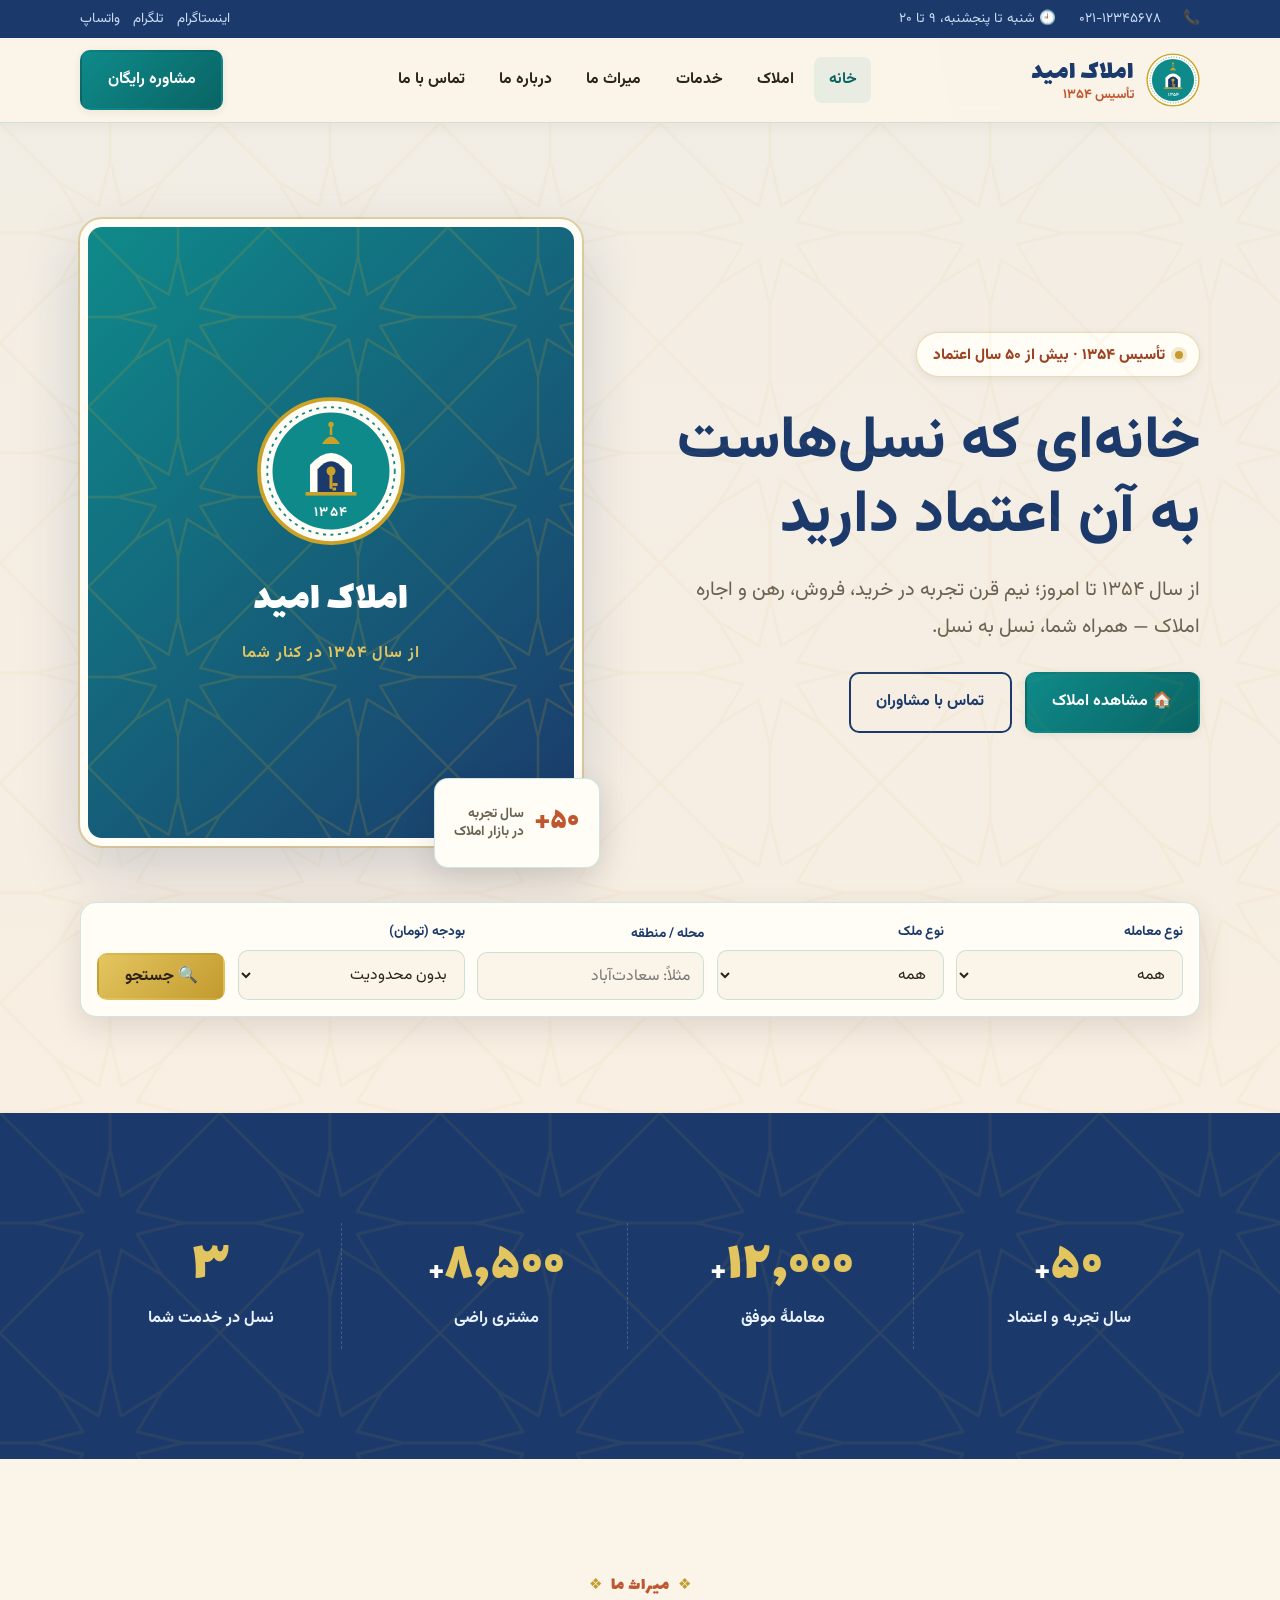
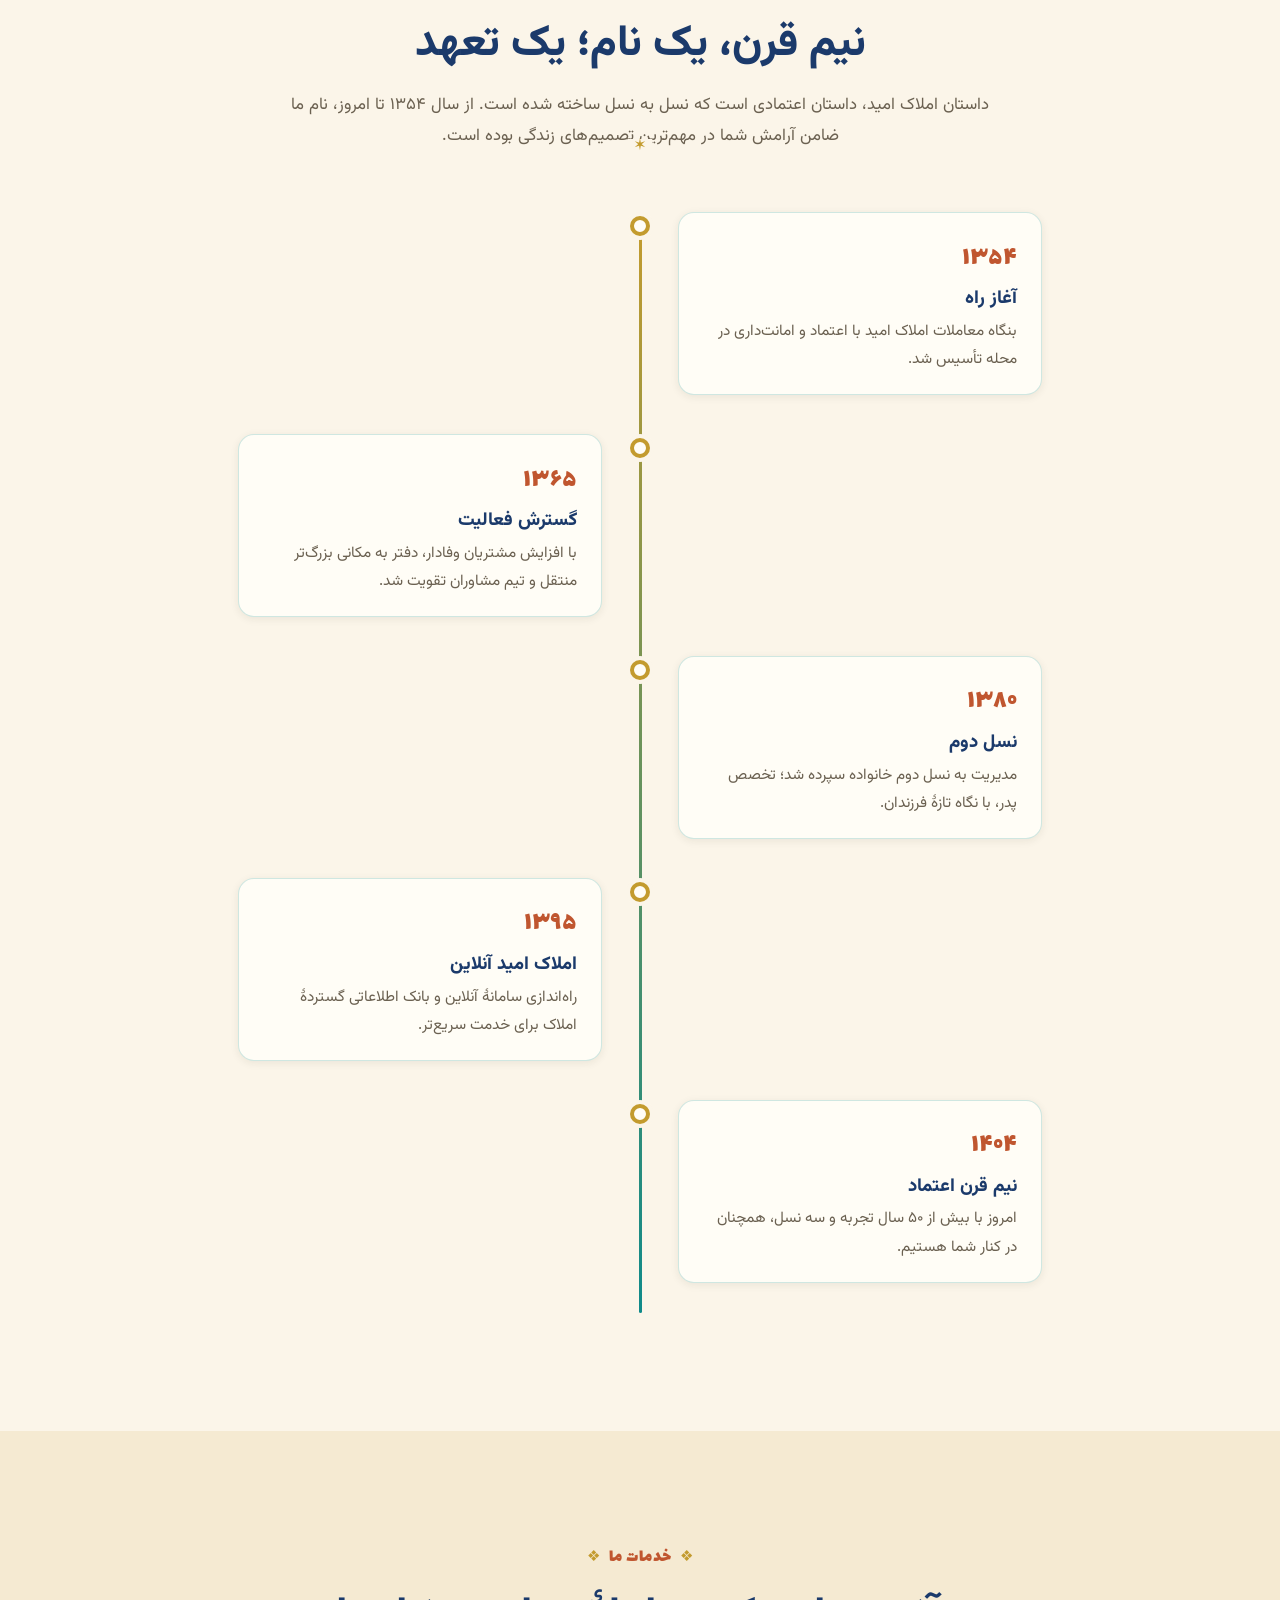
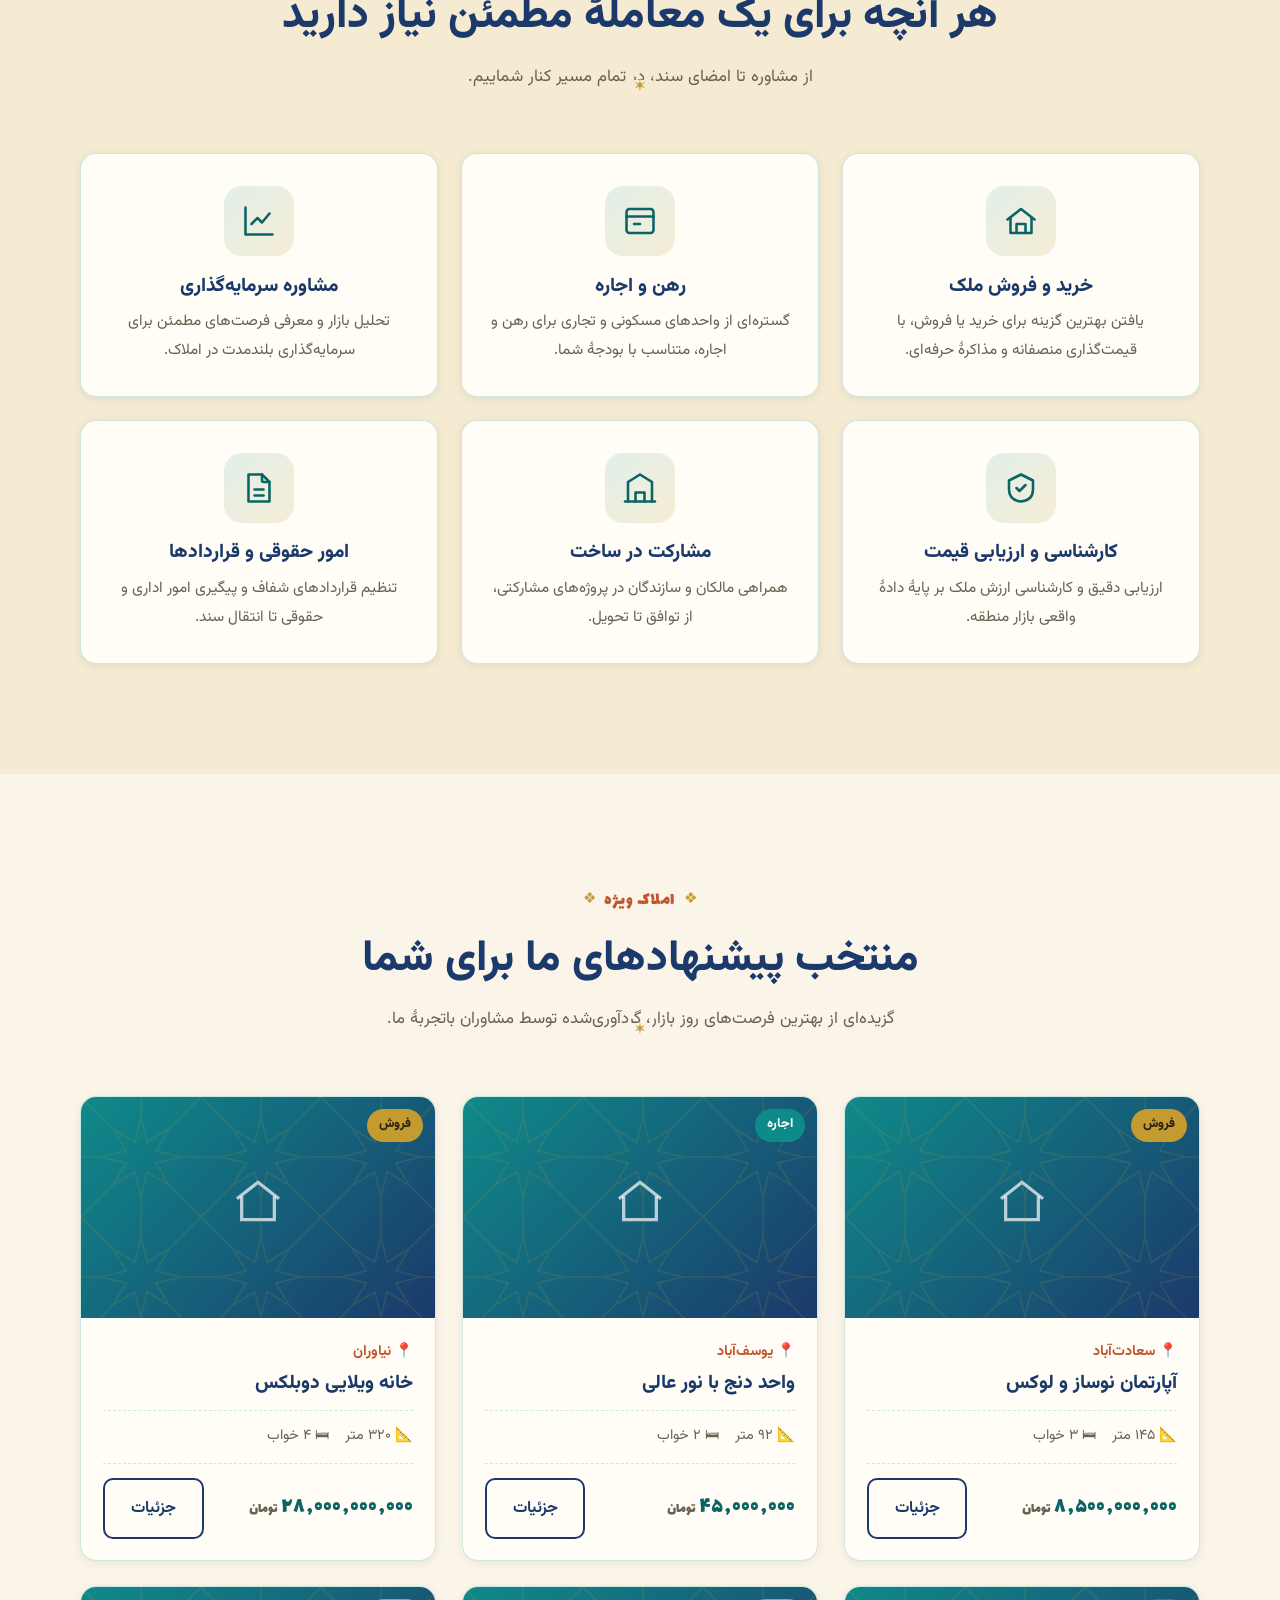
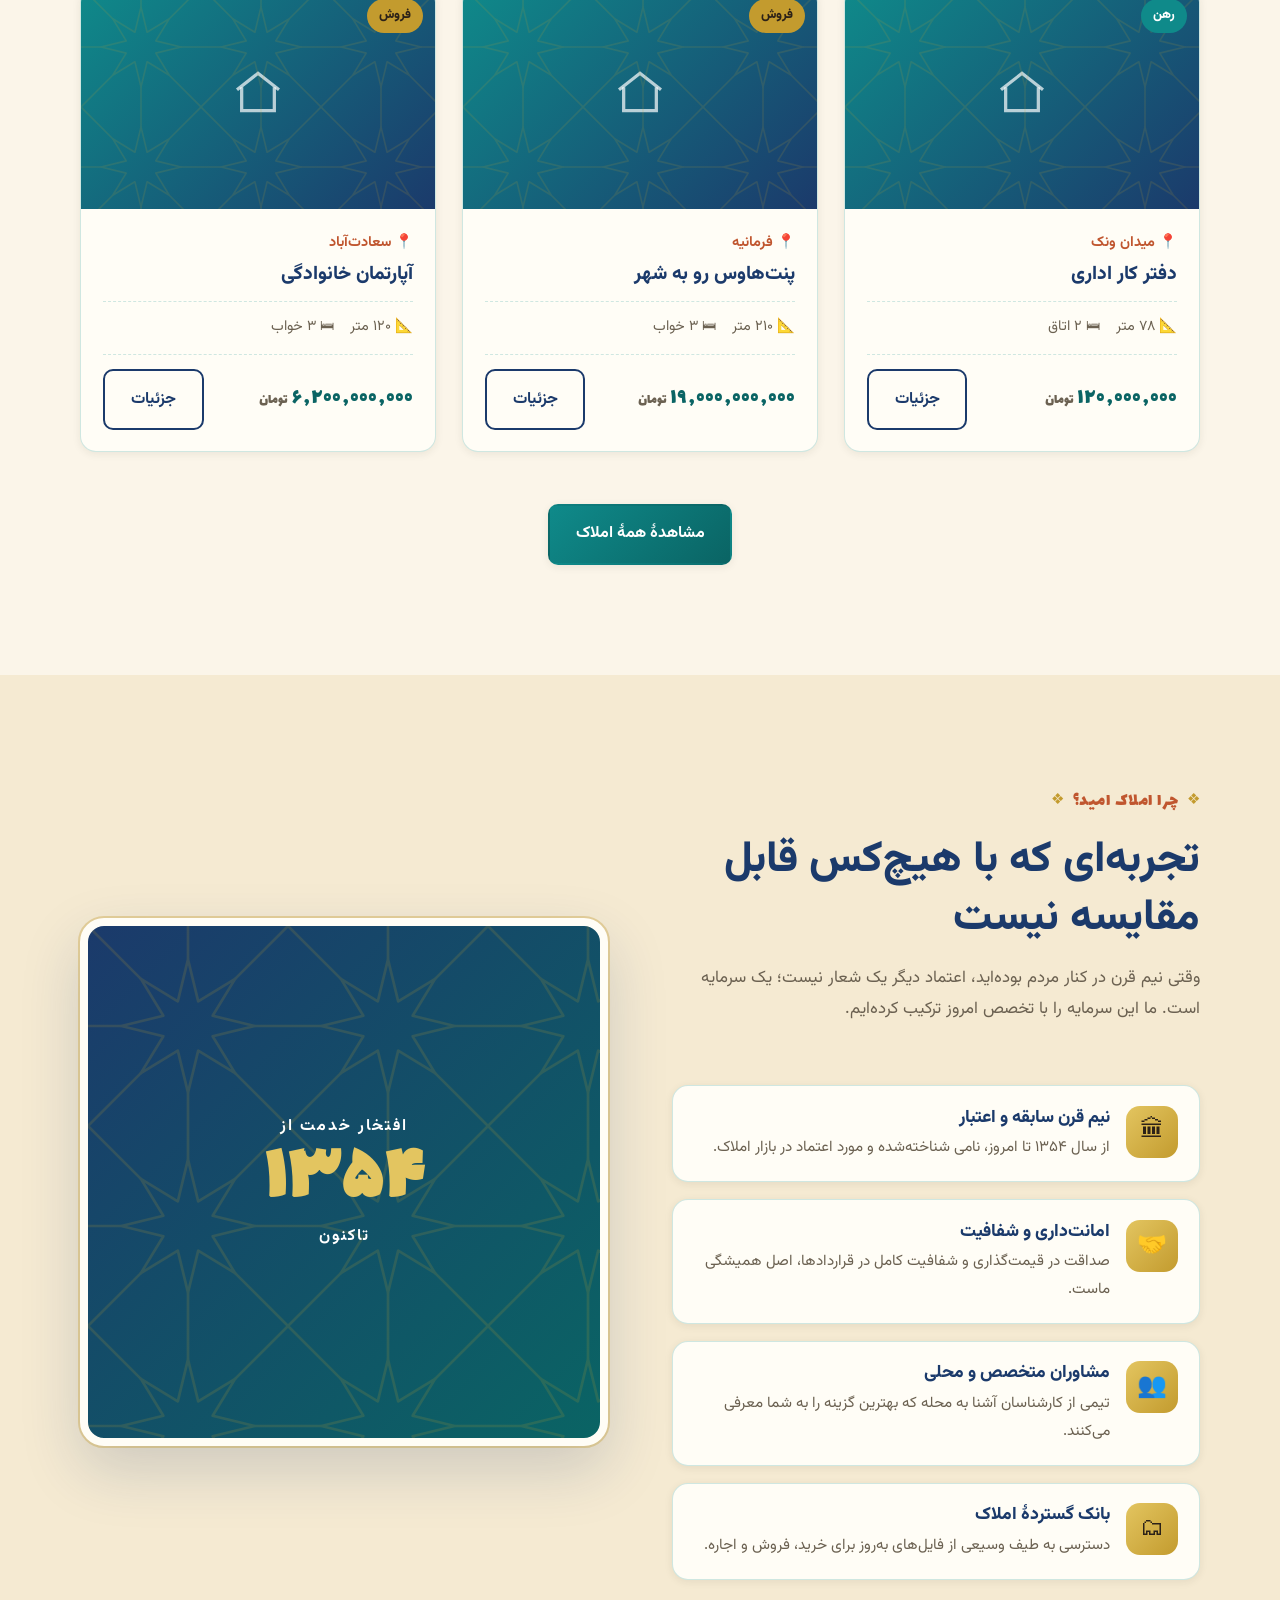
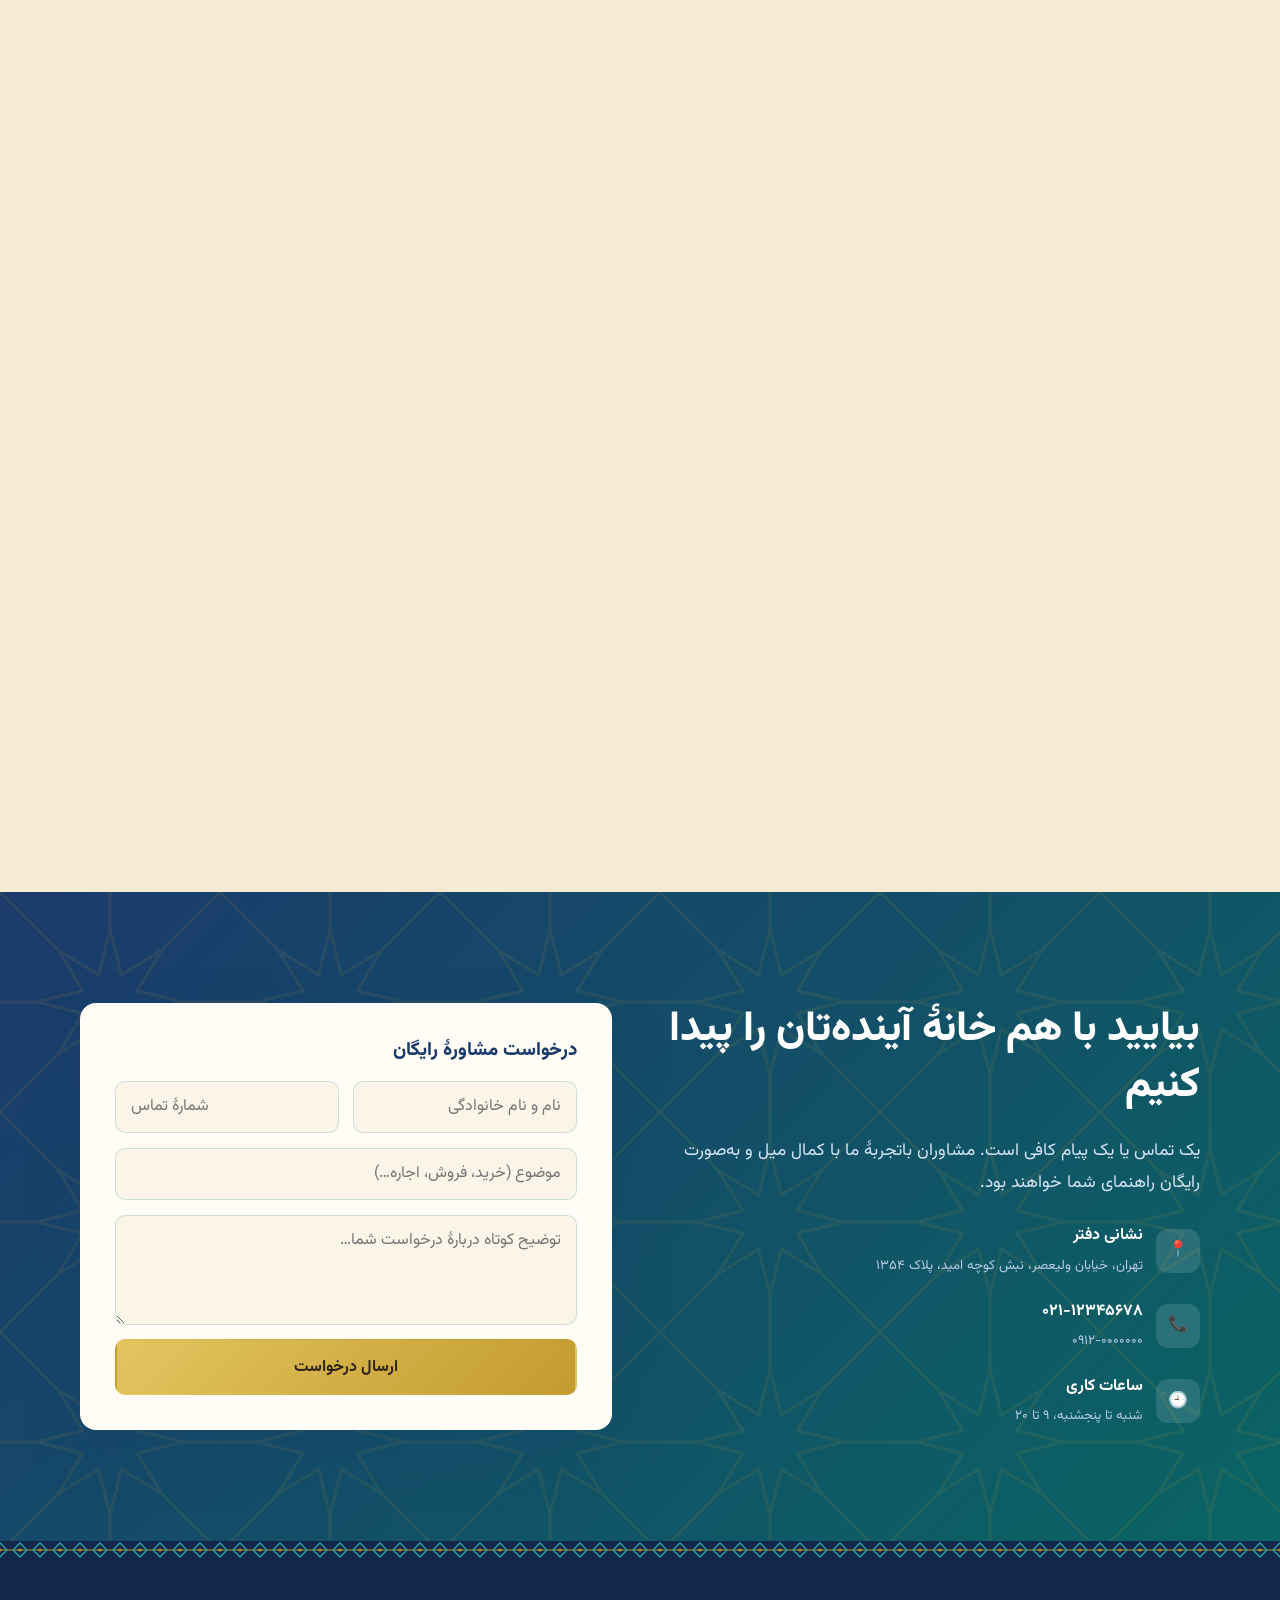
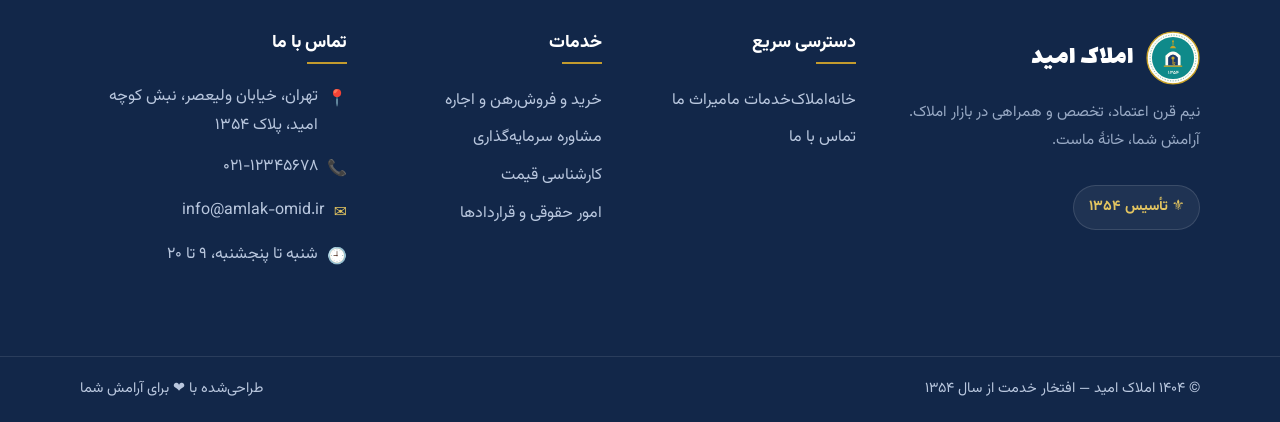
==== preview/index.html @ 5809ea81 "Add Amlak Omid (املاک امید) Persian real-estate WordPress theme + home page Build an RTL, Persian, t" ====
<!doctype html>
<html lang="fa" dir="rtl">
<head>
  <meta charset="utf-8">
  <meta name="viewport" content="width=device-width, initial-scale=1">
  <title>املاک امید | از سال ۱۳۵۴ در کنار شما</title>
  <meta name="description" content="املاک امید — نیم قرن تجربه در خرید، فروش، رهن و اجاره املاک. تأسیس ۱۳۵۴.">
  <link rel="preconnect" href="https://fonts.googleapis.com">
  <link rel="preconnect" href="https://fonts.gstatic.com" crossorigin>
  <link href="https://fonts.googleapis.com/css2?family=Lalezar&family=Vazirmatn:wght@400;500;700;800;900&display=swap" rel="stylesheet">
  <link rel="stylesheet" href="../wp-content/themes/amlak-omid/assets/css/main.css">
  <!--
    این فایل، پیش‌نمایش ایستا (static) از صفحهٔ نخست قالب وردپرسی «املاک امید» است
    تا بدون نصب وردپرس قابل مشاهده باشد. خروجی واقعی وردپرس از فایل‌های PHP در
    wp-content/themes/amlak-omid/ ساخته می‌شود و از همین CSS/JS استفاده می‌کند.
  -->
</head>
<body class="rtl">

  <a class="sr-only" href="#main">پرش به محتوای اصلی</a>

  <!-- ============ HEADER ============ -->
  <header class="site-header">
    <div class="site-header__topbar">
      <div class="container">
        <div class="topbar__contact">
          <span aria-hidden="true">📞</span>
          <a href="tel:02112345678">۰۲۱-۱۲۳۴۵۶۷۸</a>
          <span>🕘 شنبه تا پنجشنبه، ۹ تا ۲۰</span>
        </div>
        <div class="topbar__social">
          <a href="#" aria-label="اینستاگرام">اینستاگرام</a>
          <a href="#" aria-label="تلگرام">تلگرام</a>
          <a href="#" aria-label="واتساپ">واتساپ</a>
        </div>
      </div>
    </div>

    <div class="container">
      <div class="site-header__bar">
        <a class="brand" href="#" aria-label="املاک امید — صفحه نخست">
          <span class="brand__seal">
            <svg viewBox="0 0 100 100" role="img" aria-label="نشان املاک امید، تأسیس ۱۳۵۴">
              <circle cx="50" cy="50" r="48" fill="#fffdf6" stroke="#c9a227" stroke-width="2.5"/>
              <circle cx="50" cy="50" r="42.5" fill="none" stroke="#0f8a8a" stroke-width="1.2" stroke-dasharray="2 3"/>
              <circle cx="50" cy="50" r="39" fill="#0f8a8a"/>
              <path d="M44,32 Q50,22 56,32 Z" fill="#c9a227"/>
              <line x1="50" y1="26" x2="50" y2="20" stroke="#c9a227" stroke-width="1.6"/>
              <circle cx="50" cy="19" r="1.8" fill="#c9a227"/>
              <path d="M36,64 V46 Q50,30 64,46 V64 Z" fill="#fffdf6"/>
              <path d="M41,64 V49 Q50,38 59,49 V64 Z" fill="#1b3a6b"/>
              <g fill="#c9a227">
                <circle cx="50" cy="50" r="3"/>
                <rect x="49" y="52" width="2" height="10" rx="1"/>
                <rect x="51" y="58" width="3.4" height="2"/>
                <rect x="51" y="61" width="2.4" height="2"/>
              </g>
              <rect x="33" y="64" width="34" height="2.4" fill="#c9a227"/>
              <text x="50" y="80" text-anchor="middle" font-family="Vazirmatn, Tahoma, sans-serif" font-size="9" font-weight="700" fill="#fffdf6">۱۳۵۴</text>
            </svg>
          </span>
          <span class="brand__name">
            <b>املاک امید</b>
            <small>تأسیس ۱۳۵۴</small>
          </span>
        </a>

        <nav class="main-nav" id="primary-menu" aria-label="منوی اصلی">
          <ul class="menu">
            <li class="current-menu-item"><a href="#main">خانه</a></li>
            <li><a href="#featured">املاک</a></li>
            <li><a href="#services">خدمات</a></li>
            <li><a href="#heritage">میراث ما</a></li>
            <li><a href="#about">درباره ما</a></li>
            <li><a href="#contact">تماس با ما</a></li>
          </ul>
        </nav>

        <div class="header__actions">
          <a class="btn btn--primary" href="#contact">مشاوره رایگان</a>
          <button class="nav-toggle" type="button" aria-expanded="false" aria-controls="primary-menu" aria-label="باز/بسته کردن منو">
            <span></span><span></span><span></span>
          </button>
        </div>
      </div>
    </div>
  </header>

  <main id="main">

    <!-- ============ HERO ============ -->
    <section class="hero" aria-labelledby="hero-title">
      <div class="girih-bg" aria-hidden="true"></div>
      <div class="container">
        <div class="hero__inner">
          <div class="hero__text reveal">
            <span class="hero__seal-badge">
              <span class="dot" aria-hidden="true"></span>
              تأسیس ۱۳۵۴ · بیش از ۵۰ سال اعتماد
            </span>
            <h1 id="hero-title">خانه‌ای که نسل‌هاست به آن اعتماد دارید</h1>
            <p class="hero__lead">از سال ۱۳۵۴ تا امروز؛ نیم قرن تجربه در خرید، فروش، رهن و اجاره املاک — همراه شما، نسل به نسل.</p>
            <div class="hero__cta">
              <a class="btn btn--primary" href="#properties">🏠 مشاهده املاک</a>
              <a class="btn btn--ghost" href="#contact">تماس با مشاوران</a>
            </div>
          </div>

          <div class="hero__visual reveal">
            <div class="hero__frame">
              <div class="hero__frame-content">
                <span class="big-seal">
                  <svg viewBox="0 0 100 100" role="img" aria-label="نشان املاک امید، تأسیس ۱۳۵۴">
                    <circle cx="50" cy="50" r="48" fill="#fffdf6" stroke="#c9a227" stroke-width="2.5"/>
                    <circle cx="50" cy="50" r="42.5" fill="none" stroke="#0f8a8a" stroke-width="1.2" stroke-dasharray="2 3"/>
                    <circle cx="50" cy="50" r="39" fill="#0f8a8a"/>
                    <path d="M44,32 Q50,22 56,32 Z" fill="#c9a227"/>
                    <line x1="50" y1="26" x2="50" y2="20" stroke="#c9a227" stroke-width="1.6"/>
                    <circle cx="50" cy="19" r="1.8" fill="#c9a227"/>
                    <path d="M36,64 V46 Q50,30 64,46 V64 Z" fill="#fffdf6"/>
                    <path d="M41,64 V49 Q50,38 59,49 V64 Z" fill="#1b3a6b"/>
                    <g fill="#c9a227">
                      <circle cx="50" cy="50" r="3"/>
                      <rect x="49" y="52" width="2" height="10" rx="1"/>
                      <rect x="51" y="58" width="3.4" height="2"/>
                      <rect x="51" y="61" width="2.4" height="2"/>
                    </g>
                    <rect x="33" y="64" width="34" height="2.4" fill="#c9a227"/>
                    <text x="50" y="80" text-anchor="middle" font-family="Vazirmatn, Tahoma, sans-serif" font-size="9" font-weight="700" fill="#fffdf6">۱۳۵۴</text>
                  </svg>
                </span>
                <b>املاک امید</b>
                <span>از سال ۱۳۵۴ در کنار شما</span>
              </div>
            </div>
            <div class="hero__floating">
              <span class="num">۵۰+</span>
              <span class="lbl">سال تجربه<br>در بازار املاک</span>
            </div>
          </div>
        </div>

        <form class="search-bar reveal" id="properties" data-demo onsubmit="return false">
          <div class="search-bar__grid">
            <div class="field">
              <label for="deal">نوع معامله</label>
              <select id="deal" name="deal">
                <option value="">همه</option><option>خرید</option><option>رهن</option><option>اجاره</option>
              </select>
            </div>
            <div class="field">
              <label for="ptype">نوع ملک</label>
              <select id="ptype" name="ptype">
                <option value="">همه</option><option>آپارتمان</option><option>ویلایی</option><option>تجاری/اداری</option><option>زمین</option>
              </select>
            </div>
            <div class="field">
              <label for="area-loc">محله / منطقه</label>
              <input type="text" id="area-loc" name="loc" placeholder="مثلاً: سعادت‌آباد">
            </div>
            <div class="field">
              <label for="budget">بودجه (تومان)</label>
              <select id="budget" name="budget">
                <option value="">بدون محدودیت</option><option>تا ۲ میلیارد</option><option>۲ تا ۵ میلیارد</option><option>۵ تا ۱۰ میلیارد</option><option>بیش از ۱۰ میلیارد</option>
              </select>
            </div>
            <button class="btn btn--gold" type="submit">🔍 جستجو</button>
          </div>
        </form>
      </div>
    </section>

    <!-- ============ STATS ============ -->
    <section class="section stats" aria-label="آمار و دستاوردها">
      <div class="girih-bg" aria-hidden="true"></div>
      <div class="container">
        <div class="stats__grid">
          <div class="stat reveal">
            <div class="stat__num"><span data-count="50">۵۰</span><span class="suffix">+</span></div>
            <div class="stat__label">سال تجربه و اعتماد</div>
          </div>
          <div class="stat reveal">
            <div class="stat__num"><span data-count="12000">۱۲٬۰۰۰</span><span class="suffix">+</span></div>
            <div class="stat__label">معاملهٔ موفق</div>
          </div>
          <div class="stat reveal">
            <div class="stat__num"><span data-count="8500">۸٬۵۰۰</span><span class="suffix">+</span></div>
            <div class="stat__label">مشتری راضی</div>
          </div>
          <div class="stat reveal">
            <div class="stat__num"><span data-count="3">۳</span></div>
            <div class="stat__label">نسل در خدمت شما</div>
          </div>
        </div>
      </div>
    </section>

    <!-- ============ HERITAGE TIMELINE ============ -->
    <section class="section" id="heritage" aria-labelledby="heritage-title">
      <div class="container">
        <div class="heading reveal">
          <span class="eyebrow">میراث ما</span>
          <h2 id="heritage-title">نیم قرن، یک نام؛ یک تعهد</h2>
          <p>داستان املاک امید، داستان اعتمادی است که نسل به نسل ساخته شده است. از سال ۱۳۵۴ تا امروز، نام ما ضامن آرامش شما در مهم‌ترین تصمیم‌های زندگی بوده است.</p>
          <span class="rule"></span>
        </div>
        <div class="timeline">
          <div class="tl-item reveal"><span class="tl-item__dot"></span><div class="tl-card"><span class="year">۱۳۵۴</span><h3>آغاز راه</h3><p>بنگاه معاملات املاک امید با اعتماد و امانت‌داری در محله تأسیس شد.</p></div></div>
          <div class="tl-item reveal"><span class="tl-item__dot"></span><div class="tl-card"><span class="year">۱۳۶۵</span><h3>گسترش فعالیت</h3><p>با افزایش مشتریان وفادار، دفتر به مکانی بزرگ‌تر منتقل و تیم مشاوران تقویت شد.</p></div></div>
          <div class="tl-item reveal"><span class="tl-item__dot"></span><div class="tl-card"><span class="year">۱۳۸۰</span><h3>نسل دوم</h3><p>مدیریت به نسل دوم خانواده سپرده شد؛ تخصص پدر، با نگاه تازهٔ فرزندان.</p></div></div>
          <div class="tl-item reveal"><span class="tl-item__dot"></span><div class="tl-card"><span class="year">۱۳۹۵</span><h3>املاک امید آنلاین</h3><p>راه‌اندازی سامانهٔ آنلاین و بانک اطلاعاتی گستردهٔ املاک برای خدمت سریع‌تر.</p></div></div>
          <div class="tl-item reveal"><span class="tl-item__dot"></span><div class="tl-card"><span class="year">۱۴۰۴</span><h3>نیم قرن اعتماد</h3><p>امروز با بیش از ۵۰ سال تجربه و سه نسل، همچنان در کنار شما هستیم.</p></div></div>
        </div>
      </div>
    </section>

    <!-- ============ SERVICES ============ -->
    <section class="section section--cream2" id="services" aria-labelledby="services-title">
      <div class="container">
        <div class="heading reveal">
          <span class="eyebrow">خدمات ما</span>
          <h2 id="services-title">هر آنچه برای یک معاملهٔ مطمئن نیاز دارید</h2>
          <p>از مشاوره تا امضای سند، در تمام مسیر کنار شماییم.</p>
          <span class="rule"></span>
        </div>
        <div class="services__grid">
          <article class="service-card reveal"><div class="service-card__icon"><svg viewBox="0 0 24 24" fill="none" stroke="currentColor" stroke-width="1.7" stroke-linecap="round" stroke-linejoin="round"><path d="M3 11l9-7 9 7"/><path d="M5 10v10h14V10"/><path d="M9 20v-6h6v6"/></svg></div><h3>خرید و فروش ملک</h3><p>یافتن بهترین گزینه برای خرید یا فروش، با قیمت‌گذاری منصفانه و مذاکرهٔ حرفه‌ای.</p></article>
          <article class="service-card reveal"><div class="service-card__icon"><svg viewBox="0 0 24 24" fill="none" stroke="currentColor" stroke-width="1.7" stroke-linecap="round" stroke-linejoin="round"><rect x="3" y="4" width="18" height="16" rx="2"/><path d="M3 9h18"/><path d="M8 14h4"/></svg></div><h3>رهن و اجاره</h3><p>گستره‌ای از واحدهای مسکونی و تجاری برای رهن و اجاره، متناسب با بودجهٔ شما.</p></article>
          <article class="service-card reveal"><div class="service-card__icon"><svg viewBox="0 0 24 24" fill="none" stroke="currentColor" stroke-width="1.7" stroke-linecap="round" stroke-linejoin="round"><path d="M3 3v18h18"/><path d="M7 14l4-4 3 3 5-6"/></svg></div><h3>مشاوره سرمایه‌گذاری</h3><p>تحلیل بازار و معرفی فرصت‌های مطمئن برای سرمایه‌گذاری بلندمدت در املاک.</p></article>
          <article class="service-card reveal"><div class="service-card__icon"><svg viewBox="0 0 24 24" fill="none" stroke="currentColor" stroke-width="1.7" stroke-linecap="round" stroke-linejoin="round"><path d="M12 3l8 4v6c0 5-3.5 7.5-8 8-4.5-.5-8-3-8-8V7z"/><path d="M9 12l2 2 4-4"/></svg></div><h3>کارشناسی و ارزیابی قیمت</h3><p>ارزیابی دقیق و کارشناسی ارزش ملک بر پایهٔ دادهٔ واقعی بازار منطقه.</p></article>
          <article class="service-card reveal"><div class="service-card__icon"><svg viewBox="0 0 24 24" fill="none" stroke="currentColor" stroke-width="1.7" stroke-linecap="round" stroke-linejoin="round"><path d="M2 21h20"/><path d="M4 21V8l8-5 8 5v13"/><path d="M9 21v-6h6v6"/></svg></div><h3>مشارکت در ساخت</h3><p>همراهی مالکان و سازندگان در پروژه‌های مشارکتی، از توافق تا تحویل.</p></article>
          <article class="service-card reveal"><div class="service-card__icon"><svg viewBox="0 0 24 24" fill="none" stroke="currentColor" stroke-width="1.7" stroke-linecap="round" stroke-linejoin="round"><path d="M14 3v4a1 1 0 0 0 1 1h4"/><path d="M5 3h9l5 5v13H5z"/><path d="M9 13h6"/><path d="M9 17h6"/></svg></div><h3>امور حقوقی و قراردادها</h3><p>تنظیم قراردادهای شفاف و پیگیری امور اداری و حقوقی تا انتقال سند.</p></article>
        </div>
      </div>
    </section>

    <!-- ============ FEATURED PROPERTIES ============ -->
    <section class="section" id="featured" aria-labelledby="featured-title">
      <div class="container">
        <div class="heading reveal">
          <span class="eyebrow">املاک ویژه</span>
          <h2 id="featured-title">منتخب پیشنهادهای ما برای شما</h2>
          <p>گزیده‌ای از بهترین فرصت‌های روز بازار، گردآوری‌شده توسط مشاوران باتجربهٔ ما.</p>
          <span class="rule"></span>
        </div>
        <div class="props__grid">
          <article class="prop-card reveal"><div class="prop-card__media"><span class="prop-card__badge">فروش</span><span class="ph-icon"><svg width="56" height="56" viewBox="0 0 24 24" fill="none" stroke="currentColor" stroke-width="1.4"><path d="M3 11l9-7 9 7"/><path d="M5 10v10h14V10"/></svg></span></div><div class="prop-card__body"><span class="prop-card__loc">📍 سعادت‌آباد</span><h3>آپارتمان نوساز و لوکس</h3><div class="prop-card__feats"><span>📐 ۱۴۵ متر</span><span>🛏 ۳ خواب</span></div><div class="prop-card__foot"><span class="prop-card__price">۸٬۵۰۰٬۰۰۰٬۰۰۰ <small>تومان</small></span><a class="btn btn--ghost" href="#contact">جزئیات</a></div></div></article>
          <article class="prop-card reveal"><div class="prop-card__media"><span class="prop-card__badge prop-card__badge--rent">اجاره</span><span class="ph-icon"><svg width="56" height="56" viewBox="0 0 24 24" fill="none" stroke="currentColor" stroke-width="1.4"><path d="M3 11l9-7 9 7"/><path d="M5 10v10h14V10"/></svg></span></div><div class="prop-card__body"><span class="prop-card__loc">📍 یوسف‌آباد</span><h3>واحد دنج با نور عالی</h3><div class="prop-card__feats"><span>📐 ۹۲ متر</span><span>🛏 ۲ خواب</span></div><div class="prop-card__foot"><span class="prop-card__price">۴۵٬۰۰۰٬۰۰۰ <small>تومان</small></span><a class="btn btn--ghost" href="#contact">جزئیات</a></div></div></article>
          <article class="prop-card reveal"><div class="prop-card__media"><span class="prop-card__badge">فروش</span><span class="ph-icon"><svg width="56" height="56" viewBox="0 0 24 24" fill="none" stroke="currentColor" stroke-width="1.4"><path d="M3 11l9-7 9 7"/><path d="M5 10v10h14V10"/></svg></span></div><div class="prop-card__body"><span class="prop-card__loc">📍 نیاوران</span><h3>خانه ویلایی دوبلکس</h3><div class="prop-card__feats"><span>📐 ۳۲۰ متر</span><span>🛏 ۴ خواب</span></div><div class="prop-card__foot"><span class="prop-card__price">۲۸٬۰۰۰٬۰۰۰٬۰۰۰ <small>تومان</small></span><a class="btn btn--ghost" href="#contact">جزئیات</a></div></div></article>
          <article class="prop-card reveal"><div class="prop-card__media"><span class="prop-card__badge prop-card__badge--rent">رهن</span><span class="ph-icon"><svg width="56" height="56" viewBox="0 0 24 24" fill="none" stroke="currentColor" stroke-width="1.4"><path d="M3 11l9-7 9 7"/><path d="M5 10v10h14V10"/></svg></span></div><div class="prop-card__body"><span class="prop-card__loc">📍 میدان ونک</span><h3>دفتر کار اداری</h3><div class="prop-card__feats"><span>📐 ۷۸ متر</span><span>🛏 ۲ اتاق</span></div><div class="prop-card__foot"><span class="prop-card__price">۱۲۰٬۰۰۰٬۰۰۰ <small>تومان</small></span><a class="btn btn--ghost" href="#contact">جزئیات</a></div></div></article>
          <article class="prop-card reveal"><div class="prop-card__media"><span class="prop-card__badge">فروش</span><span class="ph-icon"><svg width="56" height="56" viewBox="0 0 24 24" fill="none" stroke="currentColor" stroke-width="1.4"><path d="M3 11l9-7 9 7"/><path d="M5 10v10h14V10"/></svg></span></div><div class="prop-card__body"><span class="prop-card__loc">📍 فرمانیه</span><h3>پنت‌هاوس رو به شهر</h3><div class="prop-card__feats"><span>📐 ۲۱۰ متر</span><span>🛏 ۳ خواب</span></div><div class="prop-card__foot"><span class="prop-card__price">۱۹٬۰۰۰٬۰۰۰٬۰۰۰ <small>تومان</small></span><a class="btn btn--ghost" href="#contact">جزئیات</a></div></div></article>
          <article class="prop-card reveal"><div class="prop-card__media"><span class="prop-card__badge">فروش</span><span class="ph-icon"><svg width="56" height="56" viewBox="0 0 24 24" fill="none" stroke="currentColor" stroke-width="1.4"><path d="M3 11l9-7 9 7"/><path d="M5 10v10h14V10"/></svg></span></div><div class="prop-card__body"><span class="prop-card__loc">📍 سعادت‌آباد</span><h3>آپارتمان خانوادگی</h3><div class="prop-card__feats"><span>📐 ۱۲۰ متر</span><span>🛏 ۳ خواب</span></div><div class="prop-card__foot"><span class="prop-card__price">۶٬۲۰۰٬۰۰۰٬۰۰۰ <small>تومان</small></span><a class="btn btn--ghost" href="#contact">جزئیات</a></div></div></article>
        </div>
        <div class="props__more reveal"><a class="btn btn--primary" href="#contact">مشاهدهٔ همهٔ املاک</a></div>
      </div>
    </section>

    <!-- ============ WHY US ============ -->
    <section class="section why" id="about" aria-labelledby="why-title">
      <div class="container">
        <div class="why__inner">
          <div class="why__text reveal">
            <div class="heading" style="text-align:start;margin-inline:0">
              <span class="eyebrow" style="margin-inline-start:0">چرا املاک امید؟</span>
              <h2 id="why-title">تجربه‌ای که با هیچ‌کس قابل مقایسه نیست</h2>
              <p style="margin:0">وقتی نیم قرن در کنار مردم بوده‌اید، اعتماد دیگر یک شعار نیست؛ یک سرمایه است. ما این سرمایه را با تخصص امروز ترکیب کرده‌ایم.</p>
            </div>
            <div class="why__list">
              <div class="why-item"><span class="why-item__icon" style="font-size:1.5rem">🏛</span><div><h3>نیم قرن سابقه و اعتبار</h3><p>از سال ۱۳۵۴ تا امروز، نامی شناخته‌شده و مورد اعتماد در بازار املاک.</p></div></div>
              <div class="why-item"><span class="why-item__icon" style="font-size:1.5rem">🤝</span><div><h3>امانت‌داری و شفافیت</h3><p>صداقت در قیمت‌گذاری و شفافیت کامل در قراردادها، اصل همیشگی ماست.</p></div></div>
              <div class="why-item"><span class="why-item__icon" style="font-size:1.5rem">👥</span><div><h3>مشاوران متخصص و محلی</h3><p>تیمی از کارشناسان آشنا به محله که بهترین گزینه را به شما معرفی می‌کنند.</p></div></div>
              <div class="why-item"><span class="why-item__icon" style="font-size:1.5rem">🗂</span><div><h3>بانک گستردهٔ املاک</h3><p>دسترسی به طیف وسیعی از فایل‌های به‌روز برای خرید، فروش و اجاره.</p></div></div>
            </div>
          </div>
          <div class="why__art reveal" aria-hidden="true">
            <div class="est"><span>افتخار خدمت از</span><b>۱۳۵۴</b><span>تاکنون</span></div>
          </div>
        </div>
      </div>
    </section>

    <!-- ============ TESTIMONIALS ============ -->
    <section class="section section--cream2" aria-labelledby="tst-title">
      <div class="container">
        <div class="heading reveal">
          <span class="eyebrow">نظر مشتریان</span>
          <h2 id="tst-title">اعتماد آن‌ها، افتخار ماست</h2>
          <p>صدای کسانی که سال‌هاست همراه ما بوده‌اند.</p>
          <span class="rule"></span>
        </div>
        <div class="tst__grid">
          <figure class="tst-card reveal"><span class="quote">”</span><div class="stars" aria-label="۵ از ۵">★★★★★</div><blockquote style="margin:0;padding:0;border:0"><p>پدرم خانهٔ اولش را سال‌ها پیش از همین بنگاه خرید و حالا من هم خانهٔ خودم را با اعتماد کامل از املاک امید خریدم. سه نسل، یک اعتماد.</p></blockquote><figcaption class="tst-card__person"><span class="tst-card__avatar">م</span><span><b>مریم رضایی</b><small>خریدار آپارتمان</small></span></figcaption></figure>
          <figure class="tst-card reveal"><span class="quote">”</span><div class="stars" aria-label="۵ از ۵">★★★★★</div><blockquote style="margin:0;padding:0;border:0"><p>برخورد صادقانه و مشاورهٔ دقیقشان باعث شد بدون هیچ دغدغه‌ای ملکم را بفروشم. واقعاً حرفه‌ای و قابل اعتماد بودند.</p></blockquote><figcaption class="tst-card__person"><span class="tst-card__avatar">ع</span><span><b>علی محمدی</b><small>فروشندهٔ ملک</small></span></figcaption></figure>
          <figure class="tst-card reveal"><span class="quote">”</span><div class="stars" aria-label="۵ از ۵">★★★★★</div><blockquote style="margin:0;padding:0;border:0"><p>برای اجارهٔ دفتر کارمان چند جا رفتیم، اما تنها جایی که با صبر و حوصله بهترین گزینه را پیدا کرد، املاک امید بود.</p></blockquote><figcaption class="tst-card__person"><span class="tst-card__avatar">س</span><span><b>سحر کریمی</b><small>مستأجر تجاری</small></span></figcaption></figure>
        </div>
      </div>
    </section>

    <!-- ============ CTA / CONTACT ============ -->
    <section class="section cta" id="contact" aria-labelledby="cta-title">
      <div class="girih-bg" aria-hidden="true"></div>
      <div class="container">
        <div class="cta__inner">
          <div class="cta__text reveal">
            <h2 id="cta-title">بیایید با هم خانهٔ آینده‌تان را پیدا کنیم</h2>
            <p>یک تماس یا یک پیام کافی است. مشاوران باتجربهٔ ما با کمال میل و به‌صورت رایگان راهنمای شما خواهند بود.</p>
            <ul class="cta__contacts">
              <li><span class="ic">📍</span><span><b>نشانی دفتر</b><small>تهران، خیابان ولیعصر، نبش کوچه امید، پلاک ۱۳۵۴</small></span></li>
              <li><span class="ic">📞</span><span><b>۰۲۱-۱۲۳۴۵۶۷۸</b><small>۰۹۱۲-۰۰۰۰۰۰۰</small></span></li>
              <li><span class="ic">🕘</span><span><b>ساعات کاری</b><small>شنبه تا پنجشنبه، ۹ تا ۲۰</small></span></li>
            </ul>
          </div>
          <div class="contact-card reveal">
            <h3>درخواست مشاورهٔ رایگان</h3>
            <form class="contact-form" data-demo onsubmit="return false">
              <div class="row">
                <input type="text" name="name" placeholder="نام و نام خانوادگی" required>
                <input type="tel" name="phone" placeholder="شمارهٔ تماس" required>
              </div>
              <input type="text" name="subject" placeholder="موضوع (خرید، فروش، اجاره…)">
              <textarea name="message" placeholder="توضیح کوتاه دربارهٔ درخواست شما…"></textarea>
              <button type="submit" class="btn btn--gold">ارسال درخواست</button>
              <p class="form-note" hidden style="margin:0;color:var(--turquoise-dark);font-weight:700">✓ درخواست شما ثبت شد. به‌زودی با شما تماس می‌گیریم. (نمونهٔ نمایشی)</p>
            </form>
          </div>
        </div>
      </div>
    </section>

  </main>

  <!-- ============ FOOTER ============ -->
  <footer class="site-footer">
    <div class="tile-band" aria-hidden="true"></div>
    <div class="site-footer__main">
      <div class="container">
        <div class="footer-grid">
          <div class="footer-col footer-brand">
            <span class="brand">
              <span class="brand__seal">
                <svg viewBox="0 0 100 100" role="img" aria-label="نشان املاک امید">
                  <circle cx="50" cy="50" r="48" fill="#fffdf6" stroke="#c9a227" stroke-width="2.5"/>
                  <circle cx="50" cy="50" r="42.5" fill="none" stroke="#0f8a8a" stroke-width="1.2" stroke-dasharray="2 3"/>
                  <circle cx="50" cy="50" r="39" fill="#0f8a8a"/>
                  <path d="M44,32 Q50,22 56,32 Z" fill="#c9a227"/>
                  <line x1="50" y1="26" x2="50" y2="20" stroke="#c9a227" stroke-width="1.6"/>
                  <circle cx="50" cy="19" r="1.8" fill="#c9a227"/>
                  <path d="M36,64 V46 Q50,30 64,46 V64 Z" fill="#fffdf6"/>
                  <path d="M41,64 V49 Q50,38 59,49 V64 Z" fill="#1b3a6b"/>
                  <g fill="#c9a227"><circle cx="50" cy="50" r="3"/><rect x="49" y="52" width="2" height="10" rx="1"/><rect x="51" y="58" width="3.4" height="2"/><rect x="51" y="61" width="2.4" height="2"/></g>
                  <rect x="33" y="64" width="34" height="2.4" fill="#c9a227"/>
                  <text x="50" y="80" text-anchor="middle" font-family="Vazirmatn, Tahoma, sans-serif" font-size="9" font-weight="700" fill="#fffdf6">۱۳۵۴</text>
                </svg>
              </span>
              <span class="brand__name"><b>املاک امید</b></span>
            </span>
            <p>نیم قرن اعتماد، تخصص و همراهی در بازار املاک. آرامش شما، خانهٔ ماست.</p>
            <span class="footer-seal">⚜ تأسیس ۱۳۵۴</span>
          </div>
          <div class="footer-col">
            <h4>دسترسی سریع</h4>
            <a href="#main">خانه</a><a href="#featured">املاک</a><a href="#services">خدمات ما</a><a href="#heritage">میراث ما</a><a href="#contact">تماس با ما</a>
          </div>
          <div class="footer-col">
            <h4>خدمات</h4>
            <a href="#services">خرید و فروش</a><a href="#services">رهن و اجاره</a><a href="#services">مشاوره سرمایه‌گذاری</a><a href="#services">کارشناسی قیمت</a><a href="#services">امور حقوقی و قراردادها</a>
          </div>
          <div class="footer-col">
            <h4>تماس با ما</h4>
            <ul class="footer-contact">
              <li><span class="ic">📍</span><span>تهران، خیابان ولیعصر، نبش کوچه امید، پلاک ۱۳۵۴</span></li>
              <li><span class="ic">📞</span><span>۰۲۱-۱۲۳۴۵۶۷۸</span></li>
              <li><span class="ic">✉️</span><span>info@amlak-omid.ir</span></li>
              <li><span class="ic">🕘</span><span>شنبه تا پنجشنبه، ۹ تا ۲۰</span></li>
            </ul>
          </div>
        </div>
      </div>
    </div>
    <div class="site-footer__bottom">
      <div class="container">
        <span>© ۱۴۰۴ املاک امید — افتخار خدمت از سال ۱۳۵۴</span>
        <span>طراحی‌شده با ❤ برای آرامش شما</span>
      </div>
    </div>
  </footer>

  <button class="to-top" type="button" aria-label="بازگشت به بالا">▲</button>

  <script src="../wp-content/themes/amlak-omid/assets/js/main.js"></script>
</body>
</html>
---- wp-content/themes/amlak-omid/assets/css/main.css ----
/* =============================================================
   املاک امید | Amlak Omid — Traditional Persian Real Estate Theme
   Style: سنتی ایرانی (terracotta / turquoise / gold on cream)
   Direction: RTL (Persian)
   ============================================================= */

/* ---------- Design tokens ---------- */
:root {
  /* Persian / Isfahan tilework palette */
  --cream:          #fbf5e9;
  --cream-2:        #f5ead2;
  --paper:          #fffdf6;
  --turquoise:      #0f8a8a; /* فیروزه‌ای */
  --turquoise-dark: #0a6464;
  --turquoise-soft: #2bb3b3;
  --lapis:          #1b3a6b; /* لاجوردی */
  --lapis-dark:     #122749;
  --terracotta:     #c0562f; /* خاک رس */
  --terracotta-dark:#9b4221;
  --gold:           #c39b2e; /* طلایی — میراث */
  --gold-light:     #e3c560;
  --ink:            #2c2218;
  --ink-soft:       #6b6151;
  --line:           rgba(15, 138, 138, .20);
  --line-gold:      rgba(195, 155, 46, .35);
  --shadow-sm:      0 2px 8px rgba(44, 34, 24, .08);
  --shadow-md:      0 10px 30px rgba(44, 34, 24, .12);
  --shadow-lg:      0 24px 60px rgba(27, 58, 107, .18);

  --font-body:    'Vazirmatn', Tahoma, 'Segoe UI', system-ui, sans-serif;
  --font-display: 'Lalezar', 'Vazirmatn', Tahoma, sans-serif;

  --radius:    16px;
  --radius-sm: 10px;
  --maxw:      1200px;
  --gutter:    clamp(16px, 4vw, 40px);
  --header-h:  84px;

  /* Persian motif assets — paths are relative to THIS stylesheet, so they
     resolve correctly both inside WordPress and in the static preview. */
  --girih-img:     url(../img/pattern-girih.svg);
  --tile-band-img: url(../img/tile-band.svg);
}

/* ---------- Reset ---------- */
*, *::before, *::after { box-sizing: border-box; }
html { -webkit-text-size-adjust: 100%; scroll-behavior: smooth; }
body {
  margin: 0;
  font-family: var(--font-body);
  font-size: 16px;
  line-height: 1.85;
  color: var(--ink);
  background-color: var(--cream);
  background-image:
    radial-gradient(circle at 100% 0%, rgba(43, 179, 179, .07), transparent 45%),
    radial-gradient(circle at 0% 100%, rgba(192, 86, 47, .06), transparent 45%);
  background-attachment: fixed;
  overflow-x: hidden;
}
img { max-width: 100%; height: auto; display: block; }
a { color: var(--turquoise-dark); text-decoration: none; transition: color .2s; }
a:hover { color: var(--terracotta); }
ul { margin: 0; padding: 0; list-style: none; }
h1, h2, h3, h4 { margin: 0 0 .5em; line-height: 1.35; font-weight: 800; color: var(--lapis); }
p { margin: 0 0 1em; }
button { font-family: inherit; cursor: pointer; }
:focus-visible { outline: 3px solid var(--gold); outline-offset: 2px; border-radius: 4px; }

/* Persian digits helper */
.pnum { font-variant-numeric: normal; }

/* ---------- Layout helpers ---------- */
.container { width: 100%; max-width: var(--maxw); margin-inline: auto; padding-inline: var(--gutter); }
.section { padding-block: clamp(56px, 9vw, 110px); position: relative; }
.section--cream2 { background: var(--cream-2); }
.section--lapis  { background: var(--lapis); color: #eaf2ff; }
.section--lapis h2, .section--lapis h3 { color: #fff; }
.text-center { text-align: center; }
.sr-only {
  position: absolute; width: 1px; height: 1px; padding: 0; margin: -1px;
  overflow: hidden; clip: rect(0 0 0 0); white-space: nowrap; border: 0;
}

/* ---------- Decorative Persian motifs ---------- */
/* Running tile border (کاشی) used at top/bottom of bands */
.tile-band {
  height: 18px;
  background-image: var(--tile-band-img, none);
  background-repeat: repeat-x;
  background-size: auto 18px;
  background-position: center;
}
.girih-bg::before {
  content: "";
  position: absolute; inset: 0;
  background-image: var(--girih-img, none);
  background-size: 220px;
  opacity: .05;
  pointer-events: none;
}

/* Section heading with ornamental flourish */
.heading {
  text-align: center;
  max-width: 720px;
  margin-inline: auto;
  margin-bottom: clamp(36px, 5vw, 60px);
}
.heading .eyebrow {
  display: inline-flex; align-items: center; gap: .5rem;
  font-family: var(--font-display);
  font-size: 1.15rem;
  color: var(--terracotta);
  letter-spacing: .5px;
}
.heading .eyebrow::before,
.heading .eyebrow::after { content: "❖"; color: var(--gold); font-size: .8em; }
.heading h2 {
  font-size: clamp(1.7rem, 4vw, 2.7rem);
  margin-block: .3em .35em;
}
.heading p { color: var(--ink-soft); font-size: 1.05rem; margin: 0; }
.heading .rule {
  width: 90px; height: 3px; margin: 18px auto 0;
  background: linear-gradient(90deg, transparent, var(--gold), transparent);
  position: relative;
}
.heading .rule::after {
  content: "✶"; color: var(--gold); line-height: 1;
  position: absolute; top: -13px; left: 50%; transform: translateX(-50%);
  padding-inline: 6px; background: var(--cream);
}
.section--cream2 .heading .rule::after { background: var(--cream-2); }

/* ---------- Buttons ---------- */
.btn {
  display: inline-flex; align-items: center; justify-content: center; gap: .55rem;
  padding: .85rem 1.6rem;
  border-radius: var(--radius-sm);
  font-weight: 700; font-size: 1rem;
  border: 2px solid transparent;
  transition: transform .15s, box-shadow .2s, background .2s, color .2s;
  white-space: nowrap;
}
.btn:active { transform: translateY(1px); }
.btn--primary {
  background: linear-gradient(135deg, var(--turquoise), var(--turquoise-dark));
  color: #fff; box-shadow: var(--shadow-sm);
}
.btn--primary:hover { color: #fff; box-shadow: var(--shadow-md); transform: translateY(-2px); }
.btn--gold {
  background: linear-gradient(135deg, var(--gold-light), var(--gold));
  color: var(--ink);
}
.btn--gold:hover { color: var(--ink); transform: translateY(-2px); box-shadow: var(--shadow-md); }
.btn--ghost {
  background: transparent; border-color: currentColor; color: var(--lapis);
}
.btn--ghost:hover { background: var(--lapis); color: #fff; border-color: var(--lapis); }
.btn--light { background: #fff; color: var(--lapis); }
.btn--light:hover { color: var(--terracotta); transform: translateY(-2px); }

/* =============================================================
   HEADER / NAV
   ============================================================= */
.site-header {
  position: sticky; top: 0; z-index: 100;
  background: rgba(251, 245, 233, .92);
  backdrop-filter: blur(10px);
  border-bottom: 1px solid var(--line);
  box-shadow: 0 2px 16px rgba(44, 34, 24, .05);
}
.site-header__topbar {
  background: var(--lapis);
  color: #cdddf5;
  font-size: .85rem;
}
.site-header__topbar .container {
  display: flex; align-items: center; justify-content: space-between;
  gap: 1rem; min-height: 38px; flex-wrap: wrap;
}
.site-header__topbar a { color: #cdddf5; }
.site-header__topbar a:hover { color: var(--gold-light); }
.topbar__contact { display: flex; gap: 1.4rem; flex-wrap: wrap; }
.topbar__contact span { display: inline-flex; align-items: center; gap: .4rem; }
.topbar__social { display: flex; gap: .8rem; }

.site-header__bar {
  display: flex; align-items: center; justify-content: space-between;
  gap: 1rem; min-height: var(--header-h);
}
.brand { display: flex; align-items: center; gap: .75rem; }
.brand__seal {
  width: 54px; height: 54px; flex: none;
  display: grid; place-items: center;
}
.brand__name { display: flex; flex-direction: column; line-height: 1.15; }
.brand__name b {
  font-family: var(--font-display);
  font-size: 1.7rem; color: var(--lapis); font-weight: 400;
}
.brand__name small { color: var(--terracotta); font-size: .82rem; font-weight: 700; }

.main-nav ul { display: flex; align-items: center; gap: .35rem; }
.main-nav a {
  display: block; padding: .55rem .9rem; border-radius: 8px;
  color: var(--ink); font-weight: 700; font-size: .98rem;
}
.main-nav a:hover, .main-nav .current-menu-item > a {
  color: var(--turquoise-dark); background: rgba(15, 138, 138, .08);
}
.header__actions { display: flex; align-items: center; gap: .6rem; }

.nav-toggle {
  display: none; width: 46px; height: 46px; border: 1px solid var(--line);
  background: var(--paper); border-radius: 10px; padding: 0;
  flex-direction: column; gap: 5px; align-items: center; justify-content: center;
}
.nav-toggle span { width: 22px; height: 2px; background: var(--lapis); border-radius: 2px; transition: .25s; }
.nav-toggle[aria-expanded="true"] span:nth-child(1) { transform: translateY(7px) rotate(45deg); }
.nav-toggle[aria-expanded="true"] span:nth-child(2) { opacity: 0; }
.nav-toggle[aria-expanded="true"] span:nth-child(3) { transform: translateY(-7px) rotate(-45deg); }

/* =============================================================
   HERO
   ============================================================= */
.hero {
  position: relative;
  padding-block: clamp(48px, 8vw, 96px);
  background:
    linear-gradient(180deg, rgba(27,58,107,.04), rgba(192,86,47,.04)),
    var(--cream);
  overflow: hidden;
}
.hero__inner { display: grid; grid-template-columns: 1.05fr .95fr; gap: clamp(28px, 5vw, 64px); align-items: center; }
.hero__seal-badge {
  display: inline-flex; align-items: center; gap: .6rem;
  background: var(--paper); border: 1.5px solid var(--line-gold);
  color: var(--terracotta-dark); font-weight: 800;
  padding: .45rem 1rem; border-radius: 999px; box-shadow: var(--shadow-sm);
  font-size: .95rem;
}
.hero__seal-badge .dot { width: 8px; height: 8px; border-radius: 50%; background: var(--gold); box-shadow: 0 0 0 4px rgba(195,155,46,.2); }
.hero h1 {
  font-size: clamp(2.1rem, 6vw, 3.7rem);
  line-height: 1.25; margin-block: .5em .3em; color: var(--lapis);
}
.hero h1 .accent { color: var(--terracotta); }
.hero__lead { font-size: clamp(1.05rem, 2.4vw, 1.25rem); color: var(--ink-soft); max-width: 46ch; }
.hero__cta { display: flex; gap: .8rem; flex-wrap: wrap; margin-top: 1.6rem; }

/* Hero visual: framed tile card with seal */
.hero__visual { position: relative; }
.hero__frame {
  position: relative; aspect-ratio: 4/5; border-radius: 22px;
  background:
    linear-gradient(135deg, var(--turquoise) 0%, var(--lapis) 100%);
  box-shadow: var(--shadow-lg);
  overflow: hidden;
  border: 8px solid var(--paper);
  outline: 2px solid var(--line-gold);
  display: grid; place-items: center;
}
.hero__frame::before {
  content: ""; position: absolute; inset: 0;
  background-image: var(--girih-img, none);
  background-size: 180px; opacity: .18;
}
.hero__frame-content { position: relative; text-align: center; color: #fff; padding: 2rem; }
.hero__frame-content .big-seal { width: 150px; height: 150px; margin: 0 auto 1rem; }
.hero__frame-content b { font-family: var(--font-display); font-size: 2.6rem; font-weight: 400; display: block; }
.hero__frame-content span { display: block; color: var(--gold-light); font-weight: 700; letter-spacing: 1px; }
.hero__floating {
  position: absolute; inset-block-end: -22px; inset-inline-start: -18px;
  background: var(--paper); border-radius: 14px; padding: .9rem 1.2rem;
  box-shadow: var(--shadow-md); border: 1px solid var(--line);
  display: flex; align-items: center; gap: .7rem;
}
.hero__floating .num { font-family: var(--font-display); font-size: 2rem; color: var(--terracotta); }
.hero__floating .lbl { font-size: .85rem; color: var(--ink-soft); font-weight: 700; line-height: 1.3; }

/* Hero search bar */
.search-bar {
  margin-top: clamp(36px, 5vw, 56px);
  background: var(--paper);
  border: 1px solid var(--line);
  border-radius: var(--radius);
  box-shadow: var(--shadow-md);
  padding: 1rem;
  position: relative; z-index: 2;
}
.search-bar__grid {
  display: grid; grid-template-columns: repeat(4, 1fr) auto; gap: .8rem; align-items: end;
}
.field { display: flex; flex-direction: column; gap: .35rem; }
.field label { font-size: .85rem; font-weight: 700; color: var(--lapis); }
.field select, .field input {
  font-family: inherit; font-size: .98rem; color: var(--ink);
  padding: .7rem .8rem; border: 1px solid var(--line); border-radius: 10px;
  background: var(--cream); width: 100%;
}
.field select:focus, .field input:focus { border-color: var(--turquoise); outline: none; }
.search-bar .btn { height: 47px; }

/* =============================================================
   STATS COUNTERS
   ============================================================= */
.stats { background: var(--lapis); position: relative; }
.stats .girih-bg::before { opacity: .08; }
.stats__grid { display: grid; grid-template-columns: repeat(4, 1fr); gap: 1.5rem; position: relative; }
.stat { text-align: center; color: #eaf2ff; padding: 1rem; }
.stat__num {
  font-family: var(--font-display); font-weight: 400;
  font-size: clamp(2.4rem, 6vw, 3.6rem); color: var(--gold-light); line-height: 1;
}
.stat__num .suffix { color: #fff; font-size: .55em; }
.stat__label { font-size: 1.02rem; font-weight: 700; margin-top: .4rem; }
.stat + .stat { border-inline-start: 1px dashed rgba(255,255,255,.18); }

/* =============================================================
   HERITAGE / TIMELINE
   ============================================================= */
.heritage__lead { max-width: 760px; margin: 0 auto clamp(40px,5vw,64px); text-align: center; color: var(--ink-soft); font-size: 1.08rem; }
.timeline { position: relative; max-width: 880px; margin-inline: auto; }
.timeline::before {
  content: ""; position: absolute; inset-inline-start: calc(50% - 1.5px);
  inset-block: 8px; width: 3px; border-radius: 3px;
  background: linear-gradient(var(--gold), var(--turquoise));
}
.tl-item { position: relative; width: 50%; padding: 0 2.4rem 2.4rem; box-sizing: border-box; }
.tl-item:nth-child(odd)  { inset-inline-start: 0;   text-align: start; }
.tl-item:nth-child(even) { inset-inline-start: 50%; text-align: start; }
.tl-item__dot {
  position: absolute; top: 4px; width: 20px; height: 20px; border-radius: 50%;
  background: var(--paper); border: 4px solid var(--gold); z-index: 2;
  box-shadow: 0 0 0 4px var(--cream);
}
/* dots sit centred on the middle line */
.tl-item:nth-child(odd)  .tl-item__dot { inset-inline-end: -10px; }
.tl-item:nth-child(even) .tl-item__dot { inset-inline-start: -10px; }
.tl-card {
  background: var(--paper); border: 1px solid var(--line); border-radius: var(--radius);
  padding: 1.3rem 1.5rem; box-shadow: var(--shadow-sm); position: relative;
}
.tl-card .year {
  font-family: var(--font-display); font-size: 1.7rem; color: var(--terracotta);
  display: inline-block; margin-bottom: .2rem;
}
.tl-card h3 { font-size: 1.15rem; margin: 0 0 .3rem; color: var(--lapis); }
.tl-card p { margin: 0; color: var(--ink-soft); font-size: .96rem; }

/* =============================================================
   SERVICES
   ============================================================= */
.services__grid { display: grid; grid-template-columns: repeat(3, 1fr); gap: 1.4rem; }
.service-card {
  background: var(--paper); border: 1px solid var(--line); border-radius: var(--radius);
  padding: 2rem 1.7rem; text-align: center; box-shadow: var(--shadow-sm);
  transition: transform .2s, box-shadow .2s, border-color .2s;
  position: relative; overflow: hidden;
}
.service-card::before {
  content: ""; position: absolute; inset-block-start: 0; inset-inline: 0; height: 4px;
  background: linear-gradient(90deg, var(--turquoise), var(--gold), var(--terracotta));
  transform: scaleX(0); transition: transform .25s; transform-origin: var(--rtl-origin, right);
}
.service-card:hover { transform: translateY(-6px); box-shadow: var(--shadow-md); border-color: var(--line-gold); }
.service-card:hover::before { transform: scaleX(1); }
.service-card__icon {
  width: 70px; height: 70px; margin: 0 auto 1.1rem; border-radius: 18px;
  display: grid; place-items: center;
  background: linear-gradient(135deg, rgba(15,138,138,.12), rgba(195,155,46,.16));
  color: var(--turquoise-dark);
}
.service-card__icon svg { width: 36px; height: 36px; }
.service-card h3 { font-size: 1.2rem; margin-bottom: .5rem; }
.service-card p { color: var(--ink-soft); font-size: .96rem; margin: 0; }

/* =============================================================
   FEATURED PROPERTIES
   ============================================================= */
.props__grid { display: grid; grid-template-columns: repeat(3, 1fr); gap: 1.6rem; }
.prop-card {
  background: var(--paper); border: 1px solid var(--line); border-radius: var(--radius);
  overflow: hidden; box-shadow: var(--shadow-sm);
  transition: transform .2s, box-shadow .2s; display: flex; flex-direction: column;
}
.prop-card:hover { transform: translateY(-6px); box-shadow: var(--shadow-md); }
.prop-card__media {
  position: relative; aspect-ratio: 16/10;
  background: linear-gradient(135deg, var(--turquoise), var(--lapis));
  display: grid; place-items: center; overflow: hidden;
}
.prop-card__media::after { content: ""; position: absolute; inset: 0; background-image: var(--girih-img, none); background-size: 120px; opacity: .14; }
.prop-card__media img { position: absolute; inset: 0; width: 100%; height: 100%; object-fit: cover; }
.prop-card__media .ph-icon { color: rgba(255,255,255,.7); position: relative; }
.prop-card__badge {
  position: absolute; inset-block-start: 12px; inset-inline-start: 12px; z-index: 2;
  background: var(--gold); color: var(--ink); font-weight: 800; font-size: .8rem;
  padding: .3rem .75rem; border-radius: 999px;
}
.prop-card__badge--rent { background: var(--turquoise); color: #fff; }
.prop-card__body { padding: 1.3rem 1.4rem; display: flex; flex-direction: column; flex: 1; }
.prop-card__loc { color: var(--terracotta); font-weight: 700; font-size: .9rem; display: flex; align-items: center; gap: .35rem; }
.prop-card h3 { font-size: 1.2rem; margin: .35rem 0 .8rem; color: var(--lapis); }
.prop-card__feats { display: flex; gap: 1rem; flex-wrap: wrap; color: var(--ink-soft); font-size: .9rem; padding-block: .8rem; border-block: 1px dashed var(--line); margin-bottom: .9rem; }
.prop-card__feats span { display: inline-flex; align-items: center; gap: .35rem; }
.prop-card__foot { display: flex; align-items: center; justify-content: space-between; margin-top: auto; }
.prop-card__price { font-family: var(--font-display); font-size: 1.45rem; color: var(--turquoise-dark); }
.prop-card__price small { font-size: .6em; color: var(--ink-soft); }
.props__more { text-align: center; margin-top: clamp(36px,5vw,52px); }

/* =============================================================
   WHY US
   ============================================================= */
.why { background: var(--cream-2); }
.why__inner { display: grid; grid-template-columns: 1fr 1fr; gap: clamp(32px,5vw,64px); align-items: center; }
.why__list { display: grid; gap: 1.1rem; }
.why-item { display: flex; gap: 1rem; background: var(--paper); border: 1px solid var(--line); border-radius: var(--radius); padding: 1.2rem 1.3rem; box-shadow: var(--shadow-sm); }
.why-item__icon { flex: none; width: 52px; height: 52px; border-radius: 14px; display: grid; place-items: center; background: linear-gradient(135deg, var(--gold-light), var(--gold)); color: var(--ink); }
.why-item h3 { font-size: 1.1rem; margin: 0 0 .25rem; }
.why-item p { margin: 0; color: var(--ink-soft); font-size: .95rem; }
.why__art {
  position: relative; aspect-ratio: 1; border-radius: 24px; overflow: hidden;
  background: linear-gradient(135deg, var(--lapis), var(--turquoise-dark));
  box-shadow: var(--shadow-lg); border: 8px solid var(--paper); outline: 2px solid var(--line-gold);
  display: grid; place-items: center; color: #fff; text-align: center;
}
.why__art::before { content: ""; position: absolute; inset: 0; background-image: var(--girih-img, none); background-size: 200px; opacity: .16; }
.why__art .est { position: relative; }
.why__art .est b { font-family: var(--font-display); font-size: clamp(3rem,9vw,5rem); display: block; color: var(--gold-light); line-height: 1; }
.why__art .est span { font-weight: 700; letter-spacing: 2px; }

/* =============================================================
   TESTIMONIALS
   ============================================================= */
.tst__grid { display: grid; grid-template-columns: repeat(3, 1fr); gap: 1.5rem; }
.tst-card { background: var(--paper); border: 1px solid var(--line); border-radius: var(--radius); padding: 1.8rem; box-shadow: var(--shadow-sm); position: relative; }
.tst-card .quote { font-family: var(--font-display); font-size: 3rem; color: var(--line-gold); line-height: .6; position: absolute; inset-block-start: 18px; inset-inline-end: 22px; }
.tst-card p { color: var(--ink); font-size: 1rem; position: relative; }
.tst-card .stars { color: var(--gold); letter-spacing: 2px; margin-bottom: .6rem; }
.tst-card__person { display: flex; align-items: center; gap: .8rem; margin-top: 1rem; border-top: 1px dashed var(--line); padding-top: 1rem; }
.tst-card__avatar { width: 46px; height: 46px; border-radius: 50%; background: linear-gradient(135deg, var(--turquoise), var(--lapis)); color: #fff; display: grid; place-items: center; font-weight: 800; flex: none; }
.tst-card__person b { display: block; color: var(--lapis); }
.tst-card__person small { color: var(--ink-soft); }

/* =============================================================
   CTA / CONTACT
   ============================================================= */
.cta { background: linear-gradient(135deg, var(--lapis), var(--turquoise-dark)); color: #fff; position: relative; overflow: hidden; }
.cta .girih-bg::before { opacity: .1; }
.cta__inner { display: grid; grid-template-columns: 1fr 1fr; gap: clamp(32px,5vw,56px); align-items: center; position: relative; }
.cta h2 { color: #fff; font-size: clamp(1.8rem,4vw,2.6rem); }
.cta p { color: #d7e6f7; font-size: 1.08rem; }
.cta__contacts { display: grid; gap: 1rem; margin-top: 1.4rem; }
.cta__contacts li { display: flex; align-items: center; gap: .8rem; }
.cta__contacts .ic { width: 44px; height: 44px; border-radius: 12px; background: rgba(255,255,255,.12); display: grid; place-items: center; color: var(--gold-light); flex: none; }
.cta__contacts b { display: block; }
.cta__contacts small { color: #b9cce6; }

.contact-card { background: var(--paper); color: var(--ink); border-radius: var(--radius); padding: clamp(1.5rem,3vw,2.2rem); box-shadow: var(--shadow-lg); }
.contact-card h3 { color: var(--lapis); margin-bottom: 1.1rem; }
.contact-form { display: grid; gap: .9rem; }
.contact-form .row { display: grid; grid-template-columns: 1fr 1fr; gap: .9rem; }
.contact-form input, .contact-form textarea {
  font-family: inherit; font-size: 1rem; padding: .8rem .9rem;
  border: 1px solid var(--line); border-radius: 10px; background: var(--cream); width: 100%; color: var(--ink);
}
.contact-form input:focus, .contact-form textarea:focus { outline: none; border-color: var(--turquoise); }
.contact-form textarea { min-height: 110px; resize: vertical; }

/* =============================================================
   FOOTER
   ============================================================= */
.site-footer { background: var(--lapis-dark); color: #b9c7de; position: relative; }
.site-footer .tile-band { opacity: .9; }
.site-footer__main { padding-block: clamp(48px,7vw,72px); }
.footer-grid { display: grid; grid-template-columns: 1.4fr 1fr 1fr 1.2fr; gap: 2rem; }
.footer-col h4 { color: #fff; font-size: 1.1rem; margin-bottom: 1.1rem; position: relative; padding-bottom: .6rem; }
.footer-col h4::after { content: ""; position: absolute; inset-block-end: 0; inset-inline-start: 0; width: 40px; height: 2px; background: var(--gold); }
.footer-col a { color: #b9c7de; display: inline-block; padding-block: .25rem; }
.footer-col a:hover { color: var(--gold-light); }
.footer-brand .brand__name b { color: #fff; }
.footer-brand p { color: #98a9c4; margin-top: .8rem; font-size: .95rem; }
.footer-seal { display: inline-flex; align-items: center; gap: .6rem; margin-top: 1rem; background: rgba(255,255,255,.06); border: 1px solid rgba(255,255,255,.12); padding: .5rem .9rem; border-radius: 999px; color: var(--gold-light); font-weight: 700; font-size: .9rem; }
.footer-contact li { display: flex; gap: .6rem; margin-bottom: .7rem; align-items: flex-start; }
.footer-contact .ic { color: var(--gold-light); flex: none; margin-top: .2rem; }
.site-footer__bottom { border-top: 1px solid rgba(255,255,255,.1); padding-block: 1.2rem; }
.site-footer__bottom .container { display: flex; align-items: center; justify-content: space-between; gap: 1rem; flex-wrap: wrap; font-size: .9rem; }
.site-footer__bottom a { color: var(--gold-light); }

/* Back to top */
.to-top {
  position: fixed; inset-block-end: 24px; inset-inline-start: 24px; z-index: 90;
  width: 48px; height: 48px; border-radius: 14px; border: none;
  background: var(--terracotta); color: #fff; display: grid; place-items: center;
  box-shadow: var(--shadow-md); opacity: 0; visibility: hidden; transform: translateY(12px);
  transition: .25s;
}
.to-top.show { opacity: 1; visibility: visible; transform: none; }

/* =============================================================
   ANIMATIONS
   ============================================================= */
.reveal { opacity: 0; transform: translateY(24px); transition: opacity .6s ease, transform .6s ease; }
.reveal.in { opacity: 1; transform: none; }
@media (prefers-reduced-motion: reduce) {
  .reveal { opacity: 1; transform: none; transition: none; }
  html { scroll-behavior: auto; }
}

/* =============================================================
   RESPONSIVE
   ============================================================= */
@media (max-width: 1024px) {
  .hero__inner { grid-template-columns: 1fr; }
  .hero__visual { max-width: 440px; margin-inline: auto; order: -1; }
  .search-bar__grid { grid-template-columns: repeat(2, 1fr); }
  .search-bar .btn { grid-column: 1 / -1; }
  .stats__grid { grid-template-columns: repeat(2, 1fr); }
  .stat:nth-child(odd) { border-inline-start: none; }
  .stat:nth-child(3) { border-top: 1px dashed rgba(255,255,255,.18); }
  .stat:nth-child(4) { border-top: 1px dashed rgba(255,255,255,.18); }
  .services__grid, .props__grid, .tst__grid { grid-template-columns: repeat(2, 1fr); }
  .why__inner, .cta__inner { grid-template-columns: 1fr; }
  .why__art, .footer-grid { }
  .footer-grid { grid-template-columns: 1fr 1fr; }
}

@media (max-width: 860px) {
  .main-nav {
    position: fixed; inset: var(--header-h) 0 auto 0; background: var(--cream);
    border-bottom: 1px solid var(--line); box-shadow: var(--shadow-md);
    transform: translateY(-120%); transition: transform .3s; max-height: calc(100vh - var(--header-h)); overflow:auto;
  }
  .main-nav.open { transform: none; }
  .main-nav ul { flex-direction: column; align-items: stretch; padding: 1rem var(--gutter); gap: .2rem; }
  .main-nav a { padding: .8rem 1rem; }
  .nav-toggle { display: flex; }
  .header__actions .btn { display: none; }
  .timeline::before { inset-inline-start: 18px; }
  .tl-item { width: 100%; padding-inline-start: 3rem; padding-inline-end: 0; }
  .tl-item:nth-child(even) { inset-inline-start: 0; }
  .tl-item .tl-item__dot { inset-inline-start: 8px; inset-inline-end: auto; }
}

@media (max-width: 640px) {
  .topbar__contact { display: none; }
  .search-bar__grid { grid-template-columns: 1fr; }
  .stats__grid { grid-template-columns: 1fr 1fr; }
  .services__grid, .props__grid, .tst__grid { grid-template-columns: 1fr; }
  .footer-grid { grid-template-columns: 1fr; }
  .contact-form .row { grid-template-columns: 1fr; }
  .hero__floating { left: 50%; right: auto; transform: translateX(-50%); inset-block-end: -26px; }
}
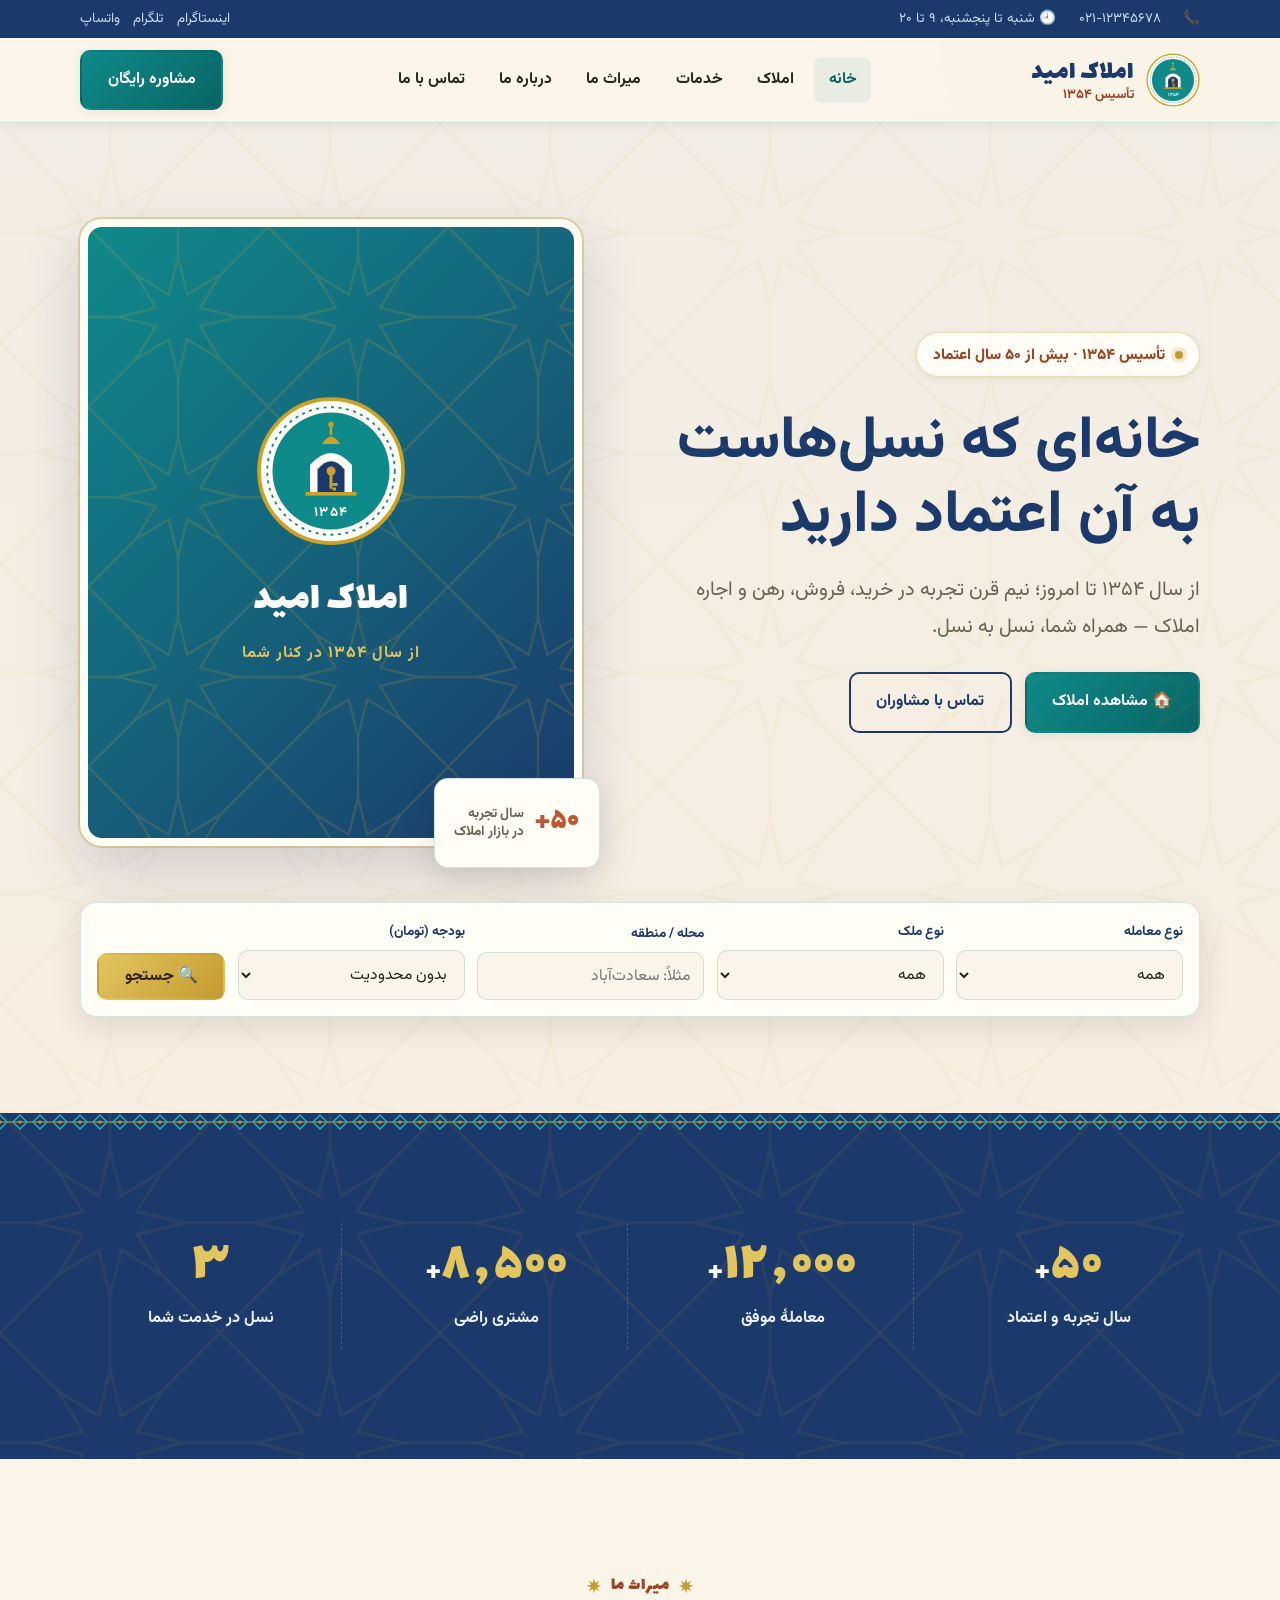
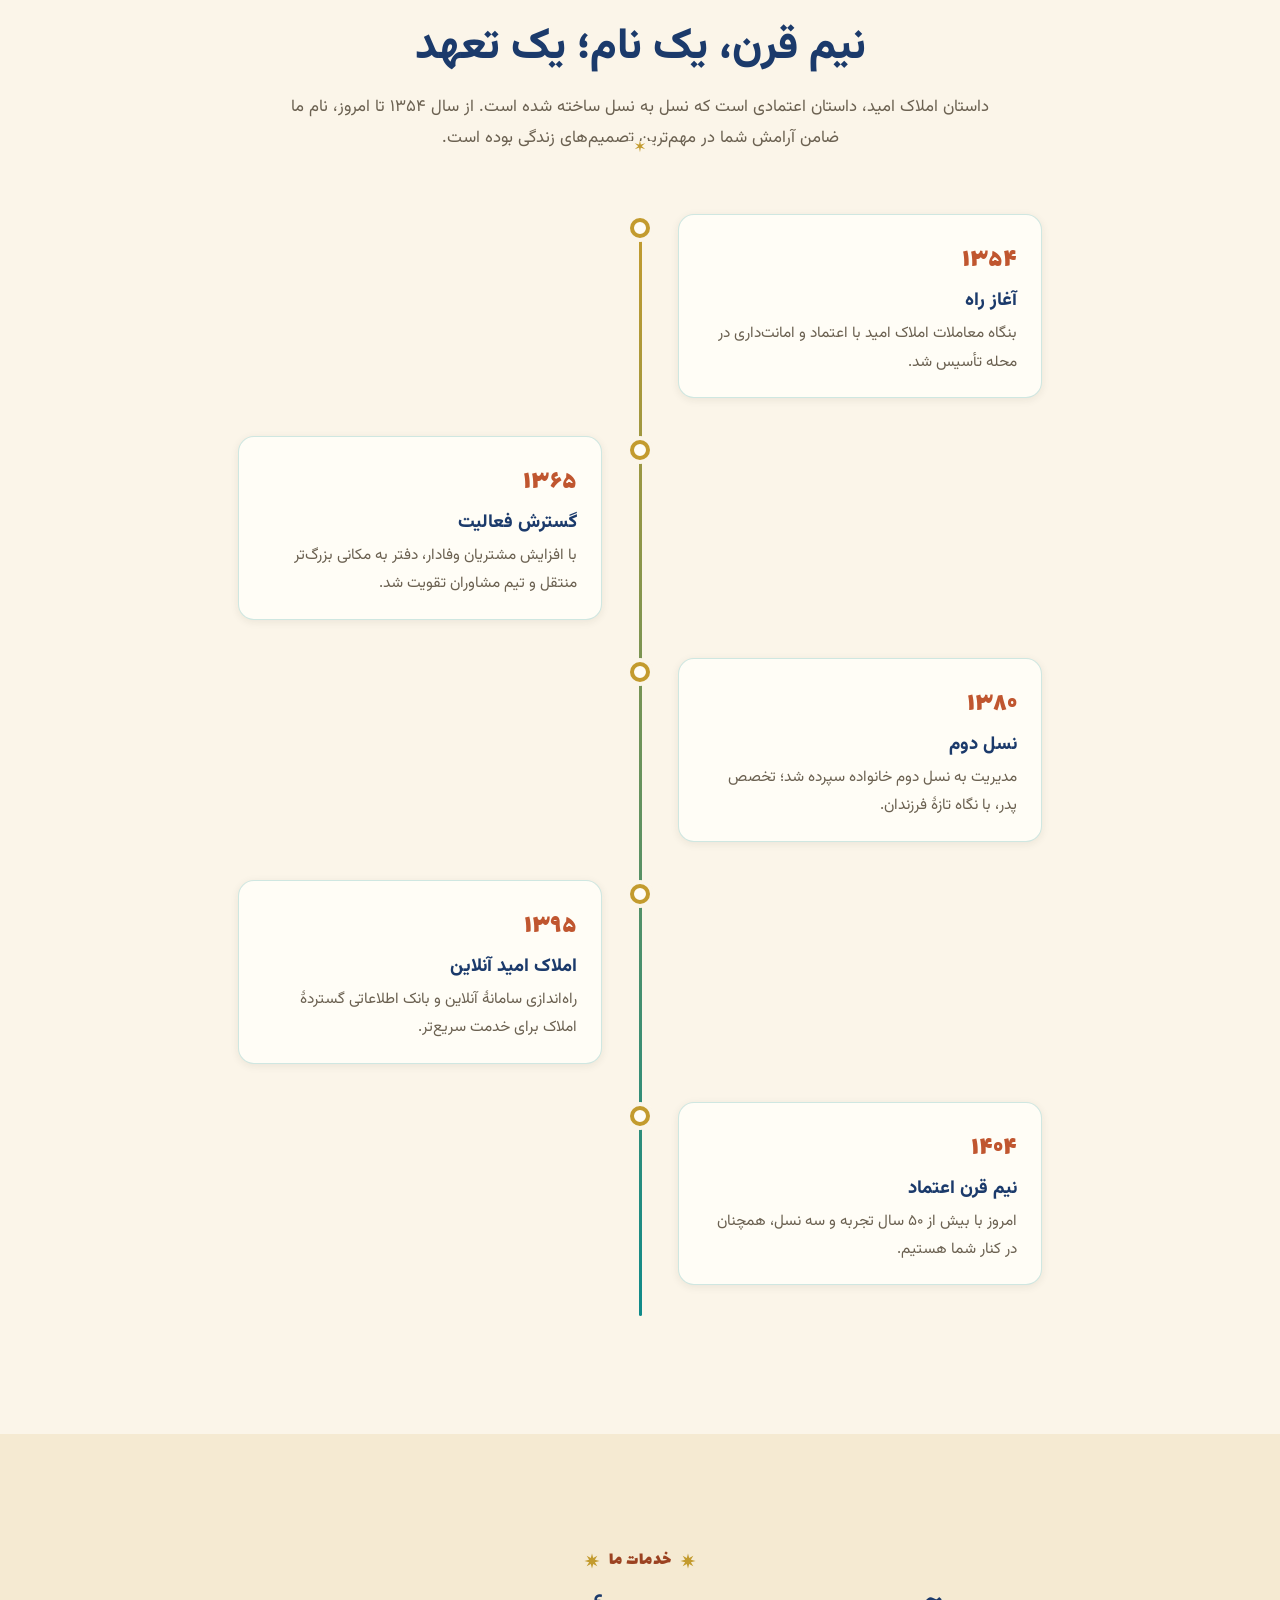
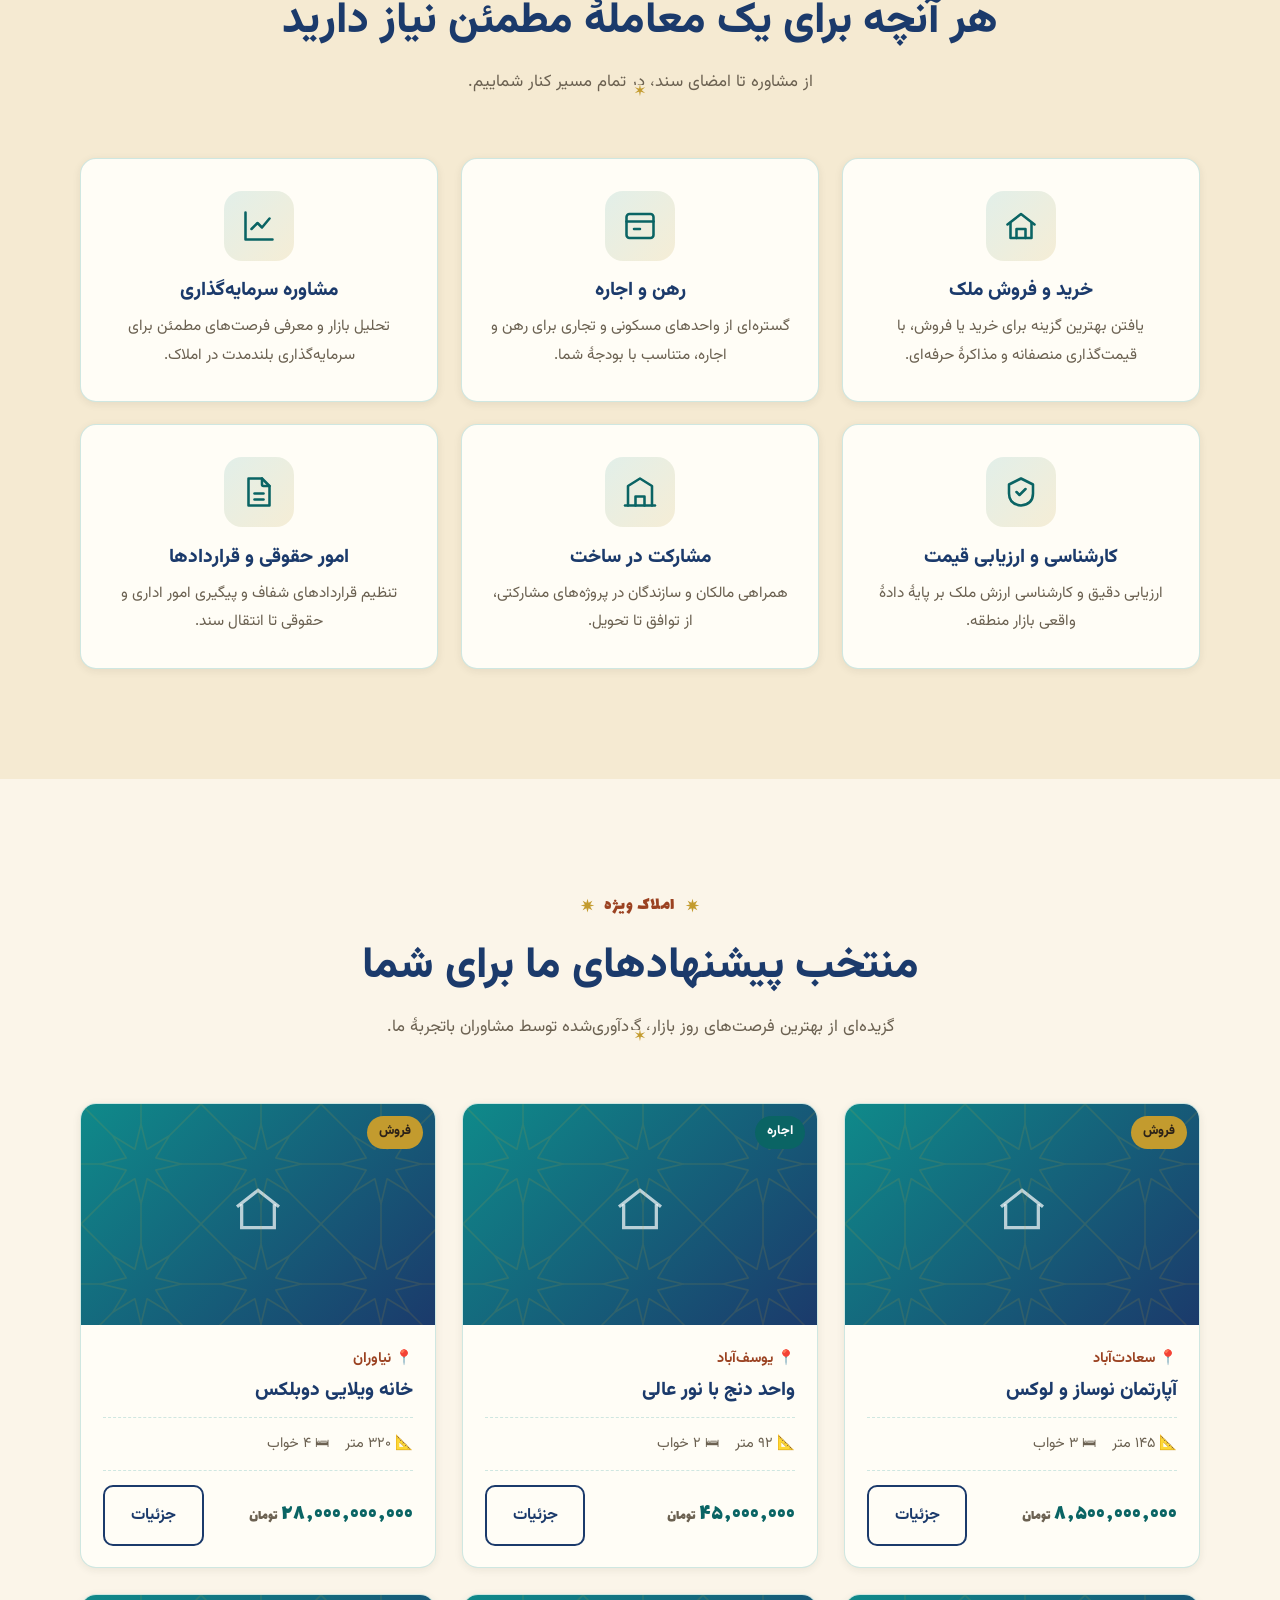
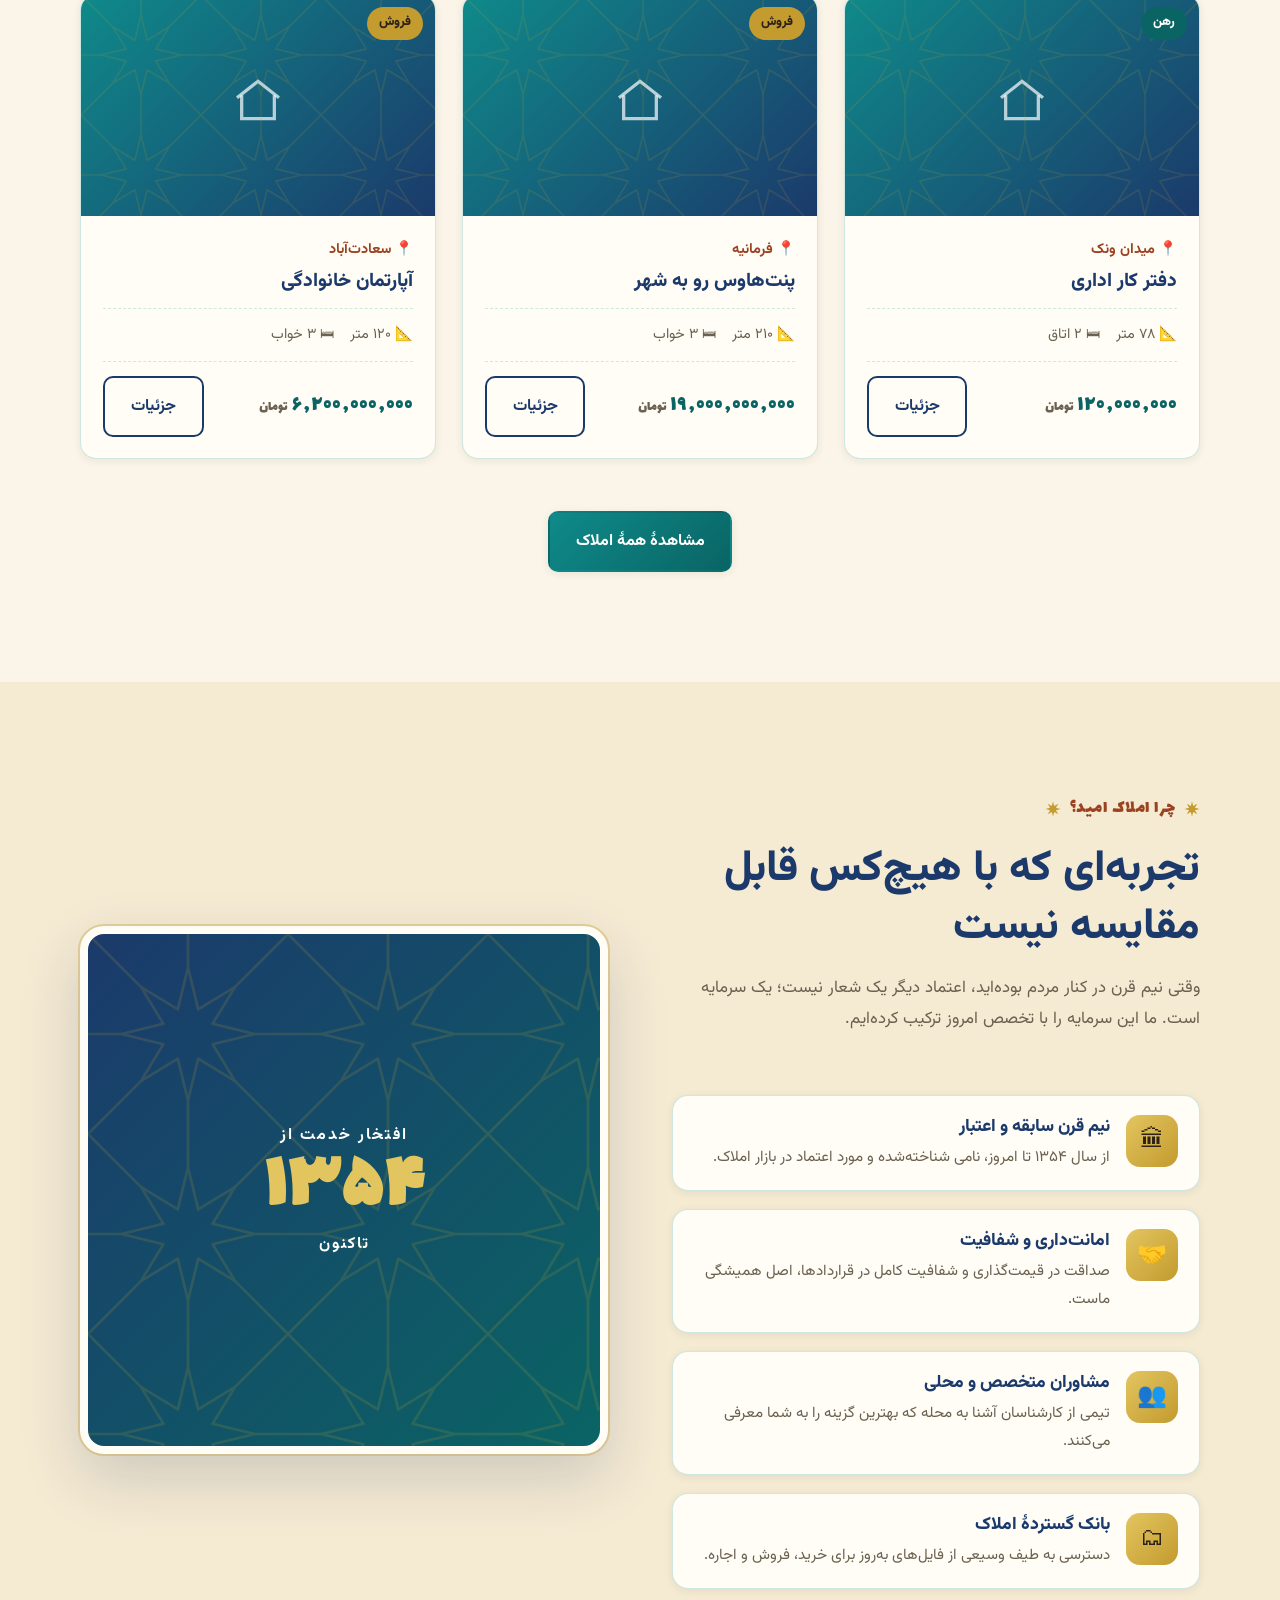
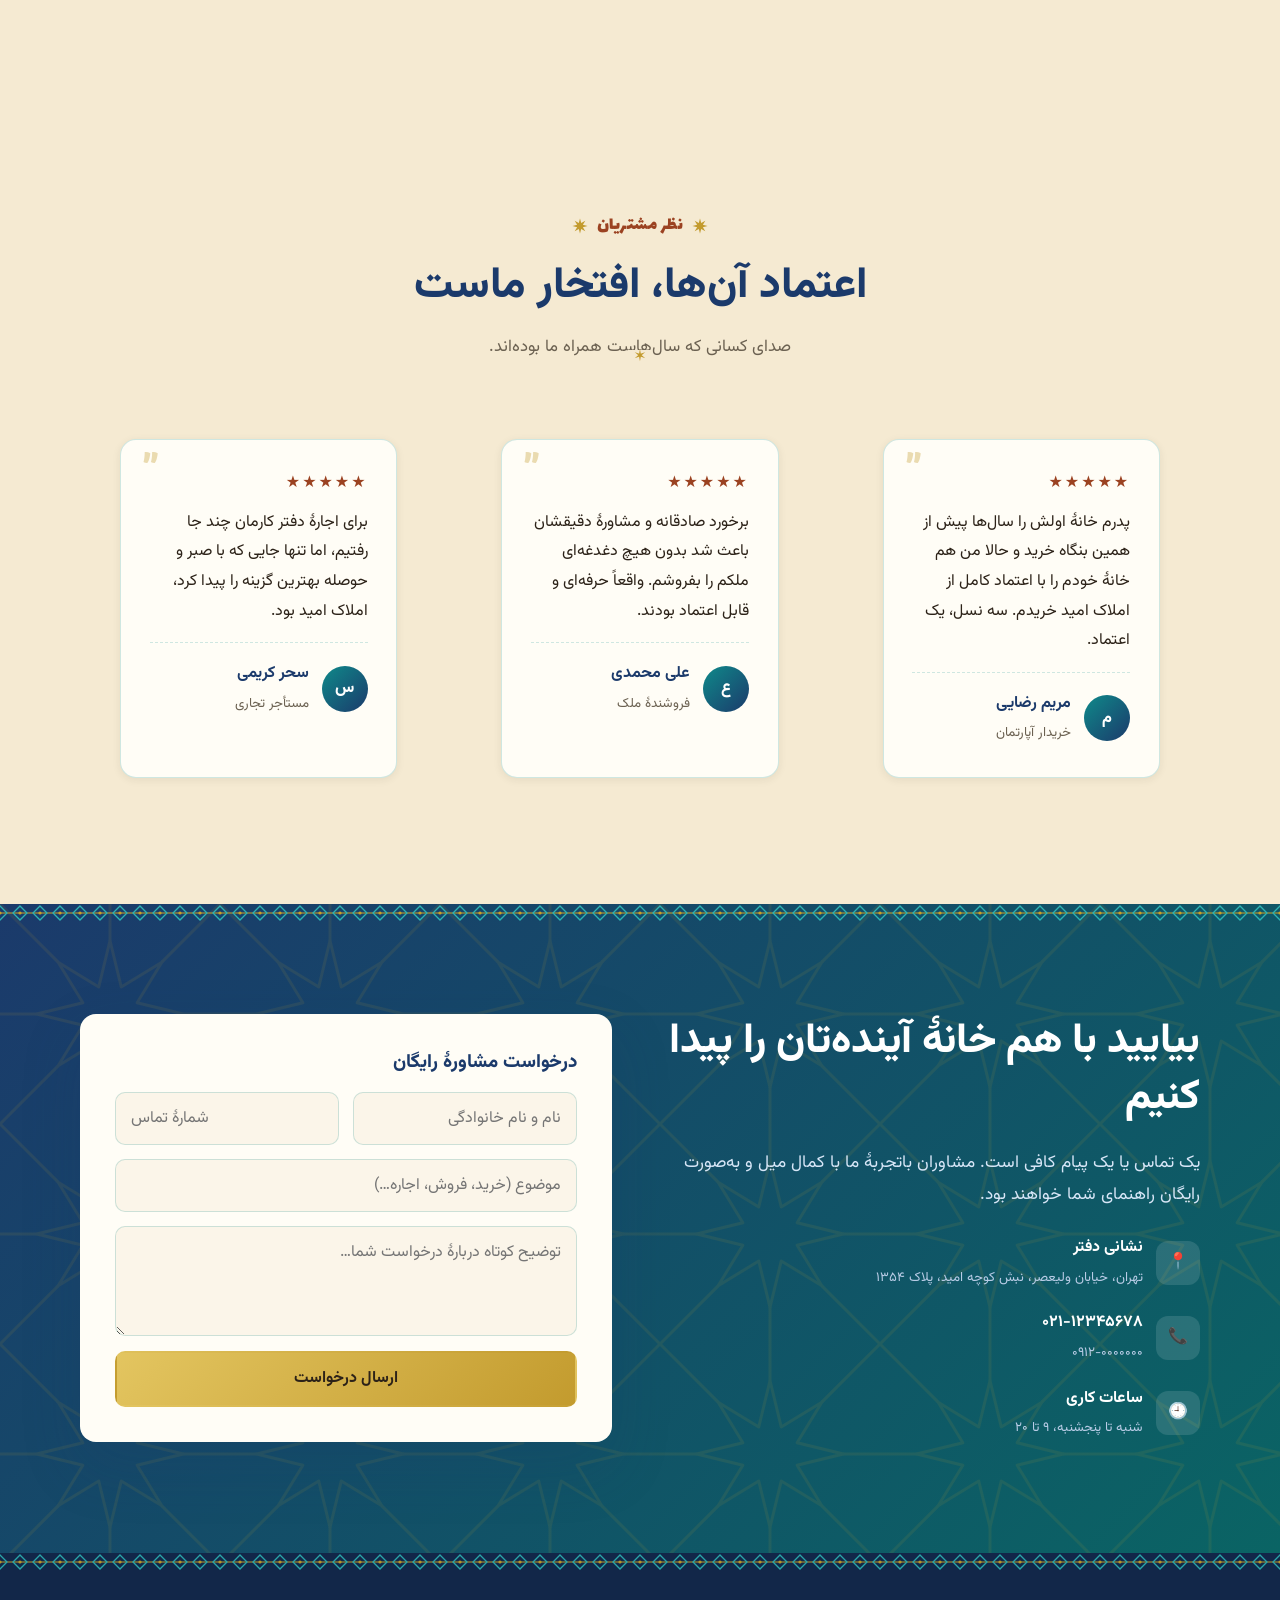
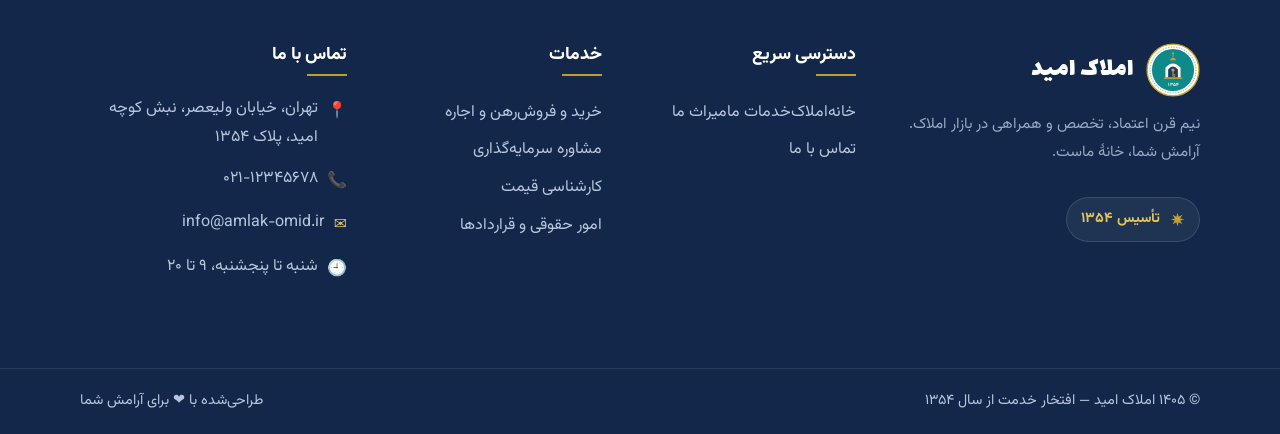
==== commit d7693b79: "Apply adversarial-review fixes: RTL, a11y, CSS & heritage polish Address all confirmed findings from" ====
--- a/preview/index.html
+++ b/preview/index.html
@@ -17,7 +17,7 @@
 </head>
 <body class="rtl">
 
-  <a class="sr-only" href="#main">پرش به محتوای اصلی</a>
+  <a class="sr-only skip-link" href="#main">پرش به محتوای اصلی</a>
 
   <!-- ============ HEADER ============ -->
   <header class="site-header">
@@ -172,6 +172,7 @@
 
     <!-- ============ STATS ============ -->
     <section class="section stats" aria-label="آمار و دستاوردها">
+      <div class="tile-band" aria-hidden="true"></div>
       <div class="girih-bg" aria-hidden="true"></div>
       <div class="container">
         <div class="stats__grid">
@@ -298,6 +299,7 @@
 
     <!-- ============ CTA / CONTACT ============ -->
     <section class="section cta" id="contact" aria-labelledby="cta-title">
+      <div class="tile-band" aria-hidden="true"></div>
       <div class="girih-bg" aria-hidden="true"></div>
       <div class="container">
         <div class="cta__inner">
@@ -305,9 +307,9 @@
             <h2 id="cta-title">بیایید با هم خانهٔ آینده‌تان را پیدا کنیم</h2>
             <p>یک تماس یا یک پیام کافی است. مشاوران باتجربهٔ ما با کمال میل و به‌صورت رایگان راهنمای شما خواهند بود.</p>
             <ul class="cta__contacts">
-              <li><span class="ic">📍</span><span><b>نشانی دفتر</b><small>تهران، خیابان ولیعصر، نبش کوچه امید، پلاک ۱۳۵۴</small></span></li>
-              <li><span class="ic">📞</span><span><b>۰۲۱-۱۲۳۴۵۶۷۸</b><small>۰۹۱۲-۰۰۰۰۰۰۰</small></span></li>
-              <li><span class="ic">🕘</span><span><b>ساعات کاری</b><small>شنبه تا پنجشنبه، ۹ تا ۲۰</small></span></li>
+              <li><span class="ic" aria-hidden="true">📍</span><span><b>نشانی دفتر</b><small>تهران، خیابان ولیعصر، نبش کوچه امید، پلاک ۱۳۵۴</small></span></li>
+              <li><span class="ic" aria-hidden="true">📞</span><span><b>۰۲۱-۱۲۳۴۵۶۷۸</b><small>۰۹۱۲-۰۰۰۰۰۰۰</small></span></li>
+              <li><span class="ic" aria-hidden="true">🕘</span><span><b>ساعات کاری</b><small>شنبه تا پنجشنبه، ۹ تا ۲۰</small></span></li>
             </ul>
           </div>
           <div class="contact-card reveal">
@@ -355,7 +357,7 @@
               <span class="brand__name"><b>املاک امید</b></span>
             </span>
             <p>نیم قرن اعتماد، تخصص و همراهی در بازار املاک. آرامش شما، خانهٔ ماست.</p>
-            <span class="footer-seal">⚜ تأسیس ۱۳۵۴</span>
+            <span class="footer-seal"><img src="../wp-content/themes/amlak-omid/assets/img/star8.svg" alt="" width="15" height="15" aria-hidden="true"> تأسیس ۱۳۵۴</span>
           </div>
           <div class="footer-col">
             <h4>دسترسی سریع</h4>
@@ -368,10 +370,10 @@
           <div class="footer-col">
             <h4>تماس با ما</h4>
             <ul class="footer-contact">
-              <li><span class="ic">📍</span><span>تهران، خیابان ولیعصر، نبش کوچه امید، پلاک ۱۳۵۴</span></li>
-              <li><span class="ic">📞</span><span>۰۲۱-۱۲۳۴۵۶۷۸</span></li>
-              <li><span class="ic">✉️</span><span>info@amlak-omid.ir</span></li>
-              <li><span class="ic">🕘</span><span>شنبه تا پنجشنبه، ۹ تا ۲۰</span></li>
+              <li><span class="ic" aria-hidden="true">📍</span><span>تهران، خیابان ولیعصر، نبش کوچه امید، پلاک ۱۳۵۴</span></li>
+              <li><span class="ic" aria-hidden="true">📞</span><span>۰۲۱-۱۲۳۴۵۶۷۸</span></li>
+              <li><span class="ic" aria-hidden="true">✉️</span><span>info@amlak-omid.ir</span></li>
+              <li><span class="ic" aria-hidden="true">🕘</span><span>شنبه تا پنجشنبه، ۹ تا ۲۰</span></li>
             </ul>
           </div>
         </div>
@@ -379,7 +381,7 @@
     </div>
     <div class="site-footer__bottom">
       <div class="container">
-        <span>© ۱۴۰۴ املاک امید — افتخار خدمت از سال ۱۳۵۴</span>
+        <span>© ۱۴۰۵ املاک امید — افتخار خدمت از سال ۱۳۵۴</span>
         <span>طراحی‌شده با ❤ برای آرامش شما</span>
       </div>
     </div>
--- a/wp-content/themes/amlak-omid/assets/css/main.css
+++ b/wp-content/themes/amlak-omid/assets/css/main.css
@@ -35,11 +35,13 @@
   --maxw:      1200px;
   --gutter:    clamp(16px, 4vw, 40px);
   --header-h:  84px;
+  --topbar-h:  38px;
 
   /* Persian motif assets — paths are relative to THIS stylesheet, so they
      resolve correctly both inside WordPress and in the static preview. */
   --girih-img:     url(../img/pattern-girih.svg);
   --tile-band-img: url(../img/tile-band.svg);
+  --star-img:      url(../img/star8.svg);
 }
 
 /* ---------- Reset ---------- */
@@ -81,6 +83,13 @@
   position: absolute; width: 1px; height: 1px; padding: 0; margin: -1px;
   overflow: hidden; clip: rect(0 0 0 0); white-space: nowrap; border: 0;
 }
+/* Skip link: visually hidden until focused, then revealed for keyboard users */
+.skip-link:focus {
+  position: fixed; top: 12px; inset-inline-start: 12px; z-index: 200;
+  width: auto; height: auto; margin: 0; clip: auto; overflow: visible;
+  background: var(--lapis); color: #fff; padding: .7rem 1.2rem;
+  border-radius: 10px; font-weight: 700; box-shadow: var(--shadow-md);
+}
 
 /* ---------- Decorative Persian motifs ---------- */
 /* Running tile border (کاشی) used at top/bottom of bands */
@@ -91,6 +100,9 @@
   background-size: auto 18px;
   background-position: center;
 }
+/* When a band has its own top padding, pin the ribbon to the very top edge. */
+.stats .tile-band,
+.cta .tile-band { position: absolute; inset-block-start: 0; inset-inline: 0; z-index: 1; }
 .girih-bg::before {
   content: "";
   position: absolute; inset: 0;
@@ -108,14 +120,20 @@
   margin-bottom: clamp(36px, 5vw, 60px);
 }
 .heading .eyebrow {
-  display: inline-flex; align-items: center; gap: .5rem;
+  display: inline-flex; align-items: center; gap: .55rem;
   font-family: var(--font-display);
   font-size: 1.15rem;
-  color: var(--terracotta);
+  color: var(--terracotta-dark);
   letter-spacing: .5px;
 }
 .heading .eyebrow::before,
-.heading .eyebrow::after { content: "❖"; color: var(--gold); font-size: .8em; }
+.heading .eyebrow::after {
+  content: ""; width: .85em; height: .85em; flex: none;
+  background: var(--gold);
+  -webkit-mask: var(--star-img) center / contain no-repeat;
+  mask: var(--star-img) center / contain no-repeat;
+}
+.heading h1,
 .heading h2 {
   font-size: clamp(1.7rem, 4vw, 2.7rem);
   margin-block: .3em .35em;
@@ -178,7 +196,7 @@
 }
 .site-header__topbar .container {
   display: flex; align-items: center; justify-content: space-between;
-  gap: 1rem; min-height: 38px; flex-wrap: wrap;
+  gap: 1rem; min-height: var(--topbar-h); flex-wrap: wrap;
 }
 .site-header__topbar a { color: #cdddf5; }
 .site-header__topbar a:hover { color: var(--gold-light); }
@@ -200,7 +218,7 @@
   font-family: var(--font-display);
   font-size: 1.7rem; color: var(--lapis); font-weight: 400;
 }
-.brand__name small { color: var(--terracotta); font-size: .82rem; font-weight: 700; }
+.brand__name small { color: var(--terracotta-dark); font-size: .82rem; font-weight: 700; }
 
 .main-nav ul { display: flex; align-items: center; gap: .35rem; }
 .main-nav a {
@@ -400,9 +418,9 @@
   background: var(--gold); color: var(--ink); font-weight: 800; font-size: .8rem;
   padding: .3rem .75rem; border-radius: 999px;
 }
-.prop-card__badge--rent { background: var(--turquoise); color: #fff; }
+.prop-card__badge--rent { background: var(--turquoise-dark); color: #fff; }
 .prop-card__body { padding: 1.3rem 1.4rem; display: flex; flex-direction: column; flex: 1; }
-.prop-card__loc { color: var(--terracotta); font-weight: 700; font-size: .9rem; display: flex; align-items: center; gap: .35rem; }
+.prop-card__loc { color: var(--terracotta-dark); font-weight: 700; font-size: .9rem; display: flex; align-items: center; gap: .35rem; }
 .prop-card h3 { font-size: 1.2rem; margin: .35rem 0 .8rem; color: var(--lapis); }
 .prop-card__feats { display: flex; gap: 1rem; flex-wrap: wrap; color: var(--ink-soft); font-size: .9rem; padding-block: .8rem; border-block: 1px dashed var(--line); margin-bottom: .9rem; }
 .prop-card__feats span { display: inline-flex; align-items: center; gap: .35rem; }
@@ -439,7 +457,7 @@
 .tst-card { background: var(--paper); border: 1px solid var(--line); border-radius: var(--radius); padding: 1.8rem; box-shadow: var(--shadow-sm); position: relative; }
 .tst-card .quote { font-family: var(--font-display); font-size: 3rem; color: var(--line-gold); line-height: .6; position: absolute; inset-block-start: 18px; inset-inline-end: 22px; }
 .tst-card p { color: var(--ink); font-size: 1rem; position: relative; }
-.tst-card .stars { color: var(--gold); letter-spacing: 2px; margin-bottom: .6rem; }
+.tst-card .stars { color: var(--terracotta-dark); letter-spacing: 2px; margin-bottom: .6rem; }
 .tst-card__person { display: flex; align-items: center; gap: .8rem; margin-top: 1rem; border-top: 1px dashed var(--line); padding-top: 1rem; }
 .tst-card__avatar { width: 46px; height: 46px; border-radius: 50%; background: linear-gradient(135deg, var(--turquoise), var(--lapis)); color: #fff; display: grid; place-items: center; font-weight: 800; flex: none; }
 .tst-card__person b { display: block; color: var(--lapis); }
@@ -524,17 +542,17 @@
   .stat:nth-child(4) { border-top: 1px dashed rgba(255,255,255,.18); }
   .services__grid, .props__grid, .tst__grid { grid-template-columns: repeat(2, 1fr); }
   .why__inner, .cta__inner { grid-template-columns: 1fr; }
-  .why__art, .footer-grid { }
   .footer-grid { grid-template-columns: 1fr 1fr; }
 }
 
 @media (max-width: 860px) {
   .main-nav {
-    position: fixed; inset: var(--header-h) 0 auto 0; background: var(--cream);
+    position: fixed; inset: calc(var(--header-h) + var(--topbar-h)) 0 auto 0; background: var(--cream);
     border-bottom: 1px solid var(--line); box-shadow: var(--shadow-md);
-    transform: translateY(-120%); transition: transform .3s; max-height: calc(100vh - var(--header-h)); overflow:auto;
+    transform: translateY(-120%); visibility: hidden; transition: transform .3s, visibility .3s;
+    max-height: calc(100vh - var(--header-h) - var(--topbar-h)); overflow: auto;
   }
-  .main-nav.open { transform: none; }
+  .main-nav.open { transform: none; visibility: visible; }
   .main-nav ul { flex-direction: column; align-items: stretch; padding: 1rem var(--gutter); gap: .2rem; }
   .main-nav a { padding: .8rem 1rem; }
   .nav-toggle { display: flex; }
@@ -542,7 +560,8 @@
   .timeline::before { inset-inline-start: 18px; }
   .tl-item { width: 100%; padding-inline-start: 3rem; padding-inline-end: 0; }
   .tl-item:nth-child(even) { inset-inline-start: 0; }
-  .tl-item .tl-item__dot { inset-inline-start: 8px; inset-inline-end: auto; }
+  .tl-item:nth-child(odd) .tl-item__dot,
+  .tl-item:nth-child(even) .tl-item__dot { inset-inline-start: 8px; inset-inline-end: auto; }
 }
 
 @media (max-width: 640px) {
